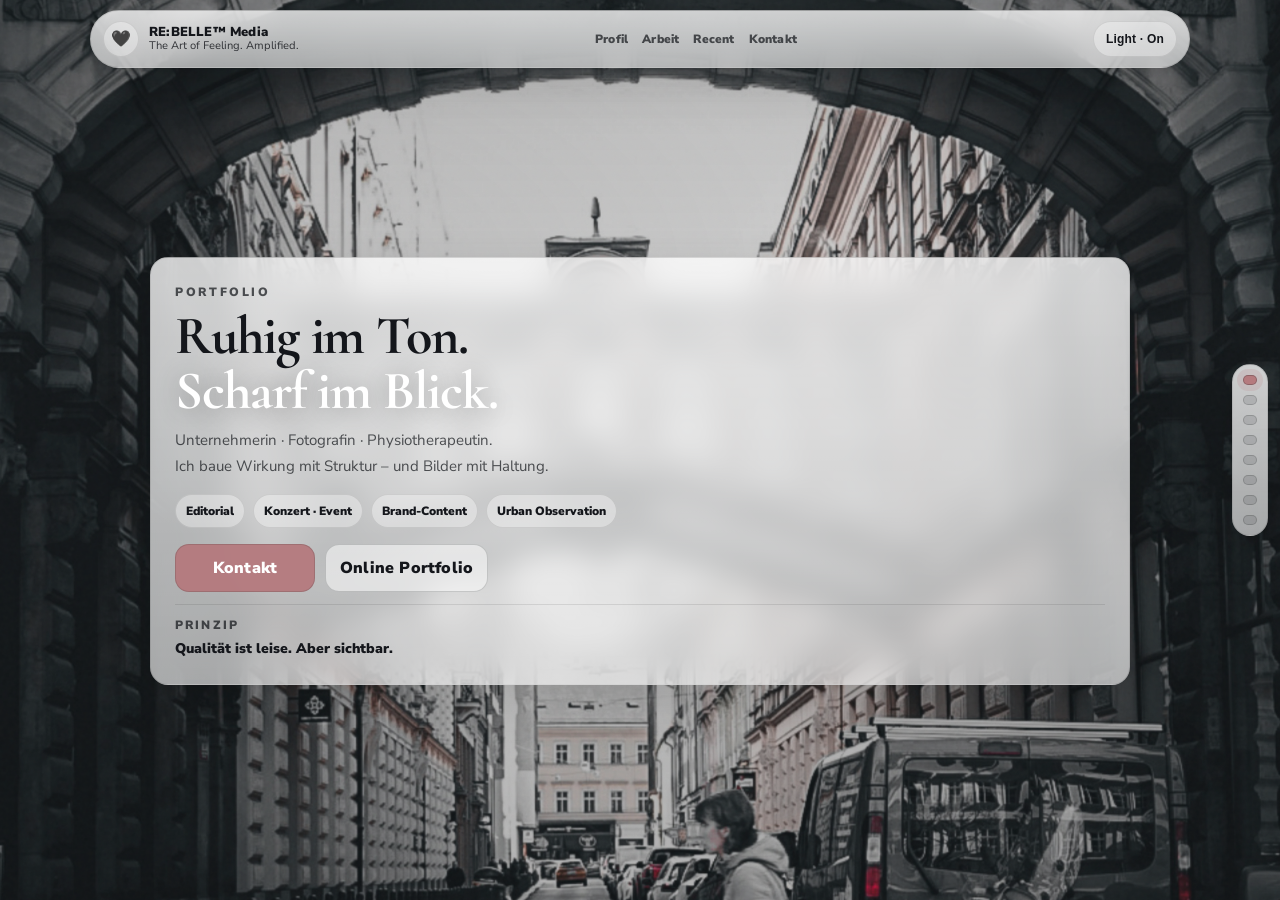
==== index.html @ 2aa0d354 "initial commit" ====
<!doctype html>
<html lang="de" data-theme="light">
<head>
  <meta charset="utf-8" />
  <meta name="viewport" content="width=device-width, initial-scale=1" />
  <title>RE:BELLE™ Media | Portfolio</title>
  <meta name="description" content="Portfolio – RE:BELLE™ Media. Unternehmerin & Fotografin. The Art of Feeling. Amplified." />

  <link rel="preconnect" href="https://fonts.googleapis.com">
  <link rel="preconnect" href="https://fonts.gstatic.com" crossorigin>
  <link href="https://fonts.googleapis.com/css2?family=Cormorant:wght@400;600&family=Nunito+Sans:wght@400;600;800;900&display=swap" rel="stylesheet">

  <link rel="stylesheet" href="styles.css" />
</head>

<body>
  <a class="skip" href="#panel-1">Zum Inhalt springen</a>

  <!-- Top Bar -->
  <header class="topbar" role="banner">
    <div class="topbar__inner">
      <div class="brand" aria-label="Marke">
        <span class="brand__mark" aria-hidden="true">🖤</span>
        <div class="brand__text">
          <div class="brand__name">RE:BELLE™ Media</div>
          <div class="brand__tag">The Art of Feeling. Amplified.</div>
        </div>
      </div>

      <nav class="nav" aria-label="Navigation">
        <a href="#panel-1">Profil</a>
        <a href="#panel-5">Arbeit</a>
        <a href="#panel-7">Recent</a>
        <a href="#panel-8">Kontakt</a>
      </nav>

      <button class="pill" id="themeBtn" type="button" aria-pressed="false" aria-label="Theme umschalten">
        Light · On
      </button>
    </div>
  </header>

  <!-- Dot Navigation -->
  <aside class="dots" aria-label="Sektionen">
    <button class="dot is-active" data-to="panel-1" aria-label="Zu Profil"></button>
    <button class="dot" data-to="panel-2" aria-label="Zu Fokus"></button>
    <button class="dot" data-to="panel-3" aria-label="Zu Haltung"></button>
    <button class="dot" data-to="panel-4" aria-label="Zu Arbeiten"></button>
    <button class="dot" data-to="panel-5" aria-label="Zu Fotografie"></button>
    <button class="dot" data-to="panel-6" aria-label="Zu Zusammenarbeit"></button>
    <button class="dot" data-to="panel-7" aria-label="Zu Recent Work"></button>
    <button class="dot" data-to="panel-8" aria-label="Zu Kontakt"></button>
  </aside>

  <main class="snap" id="snapRoot">

    <!-- 1: HERO -->
    <section class="panel" id="panel-1" data-bg="assets/images/street_02.jpg">
      <div class="panel__bg" aria-hidden="true"></div>
      <div class="panel__shade" aria-hidden="true"></div>

      <div class="panel__content">
        <div class="glass reveal">
          <p class="eyebrow">Portfolio</p>
          <h1 class="h1">Ruhig im Ton.<br><span class="accent">Scharf im Blick.</span></h1>
          <p class="lead">
            Unternehmerin · Fotografin · Physiotherapeutin.<br>
            Ich baue Wirkung mit Struktur – und Bilder mit Haltung.
          </p>

          <div class="chips">
            <span class="chip">Editorial</span>
            <span class="chip">Konzert · Event</span>
            <span class="chip">Brand-Content</span>
            <span class="chip">Urban Observation</span>
          </div>

          <div class="ctaRow">
            <a class="cta" href="#panel-8">Kontakt</a>
            <a class="cta ghost" href="https://portfolio.rebellemedia.de/" target="_blank" rel="noopener">Online Portfolio</a>
          </div>

          <div class="mini">
            <span class="mini__label">Prinzip</span>
            <span class="mini__text">Qualität ist leise. Aber sichtbar.</span>
          </div>
        </div>
      </div>
    </section>

    <!-- 2: FOKUS -->
    <section class="panel" id="panel-2" data-bg="assets/images/street_03.jpg">
      <div class="panel__bg" aria-hidden="true"></div>
      <div class="panel__shade" aria-hidden="true"></div>

      <div class="panel__content">
        <div class="glass reveal">
          <p class="eyebrow">CH-Business-Style</p>
          <h2 class="h2">Substanz vor Show.</h2>
          <p class="lead">
            Ich arbeite ruhig, präzise, langfristig. Keine leeren Versprechen – nur saubere Entscheidungen
            und ein Ergebnis, das auch unter Druck steht.
          </p>

          <div class="grid2">
            <div class="card">
              <h3>Wie ich ticke</h3>
              <p>Beobachten. Verdichten. Umsetzen. Kein Drama, kein Lärm.</p>
            </div>
            <div class="card">
              <h3>Was zählt</h3>
              <p>Qualität, Verantwortung, Timing – und ein Look, der nicht erklärt werden muss.</p>
            </div>
          </div>
        </div>
      </div>
    </section>

    <!-- 3: HALTUNG -->
    <section class="panel" id="panel-3" data-bg="assets/images/urban_01.jpg">
      <div class="panel__bg" aria-hidden="true"></div>
      <div class="panel__shade" aria-hidden="true"></div>

      <div class="panel__content">
        <div class="glass reveal">
          <p class="eyebrow">Haltung</p>
          <h2 class="h2">Ich erzähle nicht alles.<br>Ich zeige das Richtige.</h2>
          <p class="lead">
            Storytelling ohne Kitsch. Ästhetik ohne Deko. Klarheit ohne Kälte.
          </p>

          <ul class="list">
            <li><span class="bullet"></span><span>Diskrete Präsenz statt Selbstdarstellung</span></li>
            <li><span class="bullet"></span><span>Editorial Feeling mit Struktur</span></li>
            <li><span class="bullet"></span><span>Wirkung im Bild: Rhythmus, Linie, Atem</span></li>
          </ul>

          <div class="mini">
            <span class="mini__label">Arbeitsweise</span>
            <span class="mini__text">Ich beobachte, bevor ich urteile.</span>
          </div>
        </div>
      </div>
    </section>

    <!-- 4: ARBEITEN -->
    <section class="panel" id="panel-4" data-bg="assets/images/street_01.jpg">
      <div class="panel__bg" aria-hidden="true"></div>
      <div class="panel__shade" aria-hidden="true"></div>

      <div class="panel__content">
        <div class="glass reveal">
          <p class="eyebrow">Was ich mache</p>
          <h2 class="h2">Fotografie + Strategie.<br>Sauber verknüpft.</h2>
          <p class="lead">
            Ich kombiniere Bildsprache, Struktur und Gefühl – damit Marken nicht lauter werden müssen,
            sondern klarer.
          </p>

          <div class="grid3">
            <div class="stat">
              <div class="stat__num">Editorial</div>
              <div class="stat__label">Bildwelten</div>
            </div>
            <div class="stat">
              <div class="stat__num">Event</div>
              <div class="stat__label">Präsenz</div>
            </div>
            <div class="stat">
              <div class="stat__num">Brand</div>
              <div class="stat__label">Wirkung</div>
            </div>
          </div>
        </div>
      </div>
    </section>

    <!-- 5: FOTOGRAFIE -->
    <section class="panel" id="panel-5" data-bg="assets/images/street_02.jpg">
      <div class="panel__bg" aria-hidden="true"></div>
      <div class="panel__shade" aria-hidden="true"></div>

      <div class="panel__content">
        <div class="glass reveal">
          <p class="eyebrow">Fotografie</p>
          <h2 class="h2">Konzert · Event · Editorial.</h2>
          <p class="lead">
            Wenn du Bildmaterial brauchst, das nicht nach Werbung aussieht –
            sondern nach Haltung.
          </p>

          <div class="grid2">
            <div class="card">
              <h3>Konzert / Event</h3>
              <p>Bewegung, Licht, Nähe – ohne die Wahrheit zu glätten.</p>
            </div>
            <div class="card">
              <h3>Editorial / Brand</h3>
              <p>Reduziert, hochwertig, klar. Für Premium-Umfelder.</p>
            </div>
          </div>

          <div class="ctaRow">
            <a class="cta ghost" href="https://portfolio.rebellemedia.de/" target="_blank" rel="noopener">Portfolio ansehen</a>
            <a class="cta" href="#panel-8">Kontakt</a>
          </div>
        </div>
      </div>
    </section>

    <!-- 6: ZUSAMMENARBEIT -->
    <section class="panel" id="panel-6" data-bg="assets/images/street_03.jpg">
      <div class="panel__bg" aria-hidden="true"></div>
      <div class="panel__shade" aria-hidden="true"></div>

      <div class="panel__content">
        <div class="glass reveal">
          <p class="eyebrow">Zusammenarbeit</p>
          <h2 class="h2">Wenn du Qualität willst,<br>die nicht schreit.</h2>
          <p class="lead">
            Kooperationen, Brand-Content, Editorials, Konzertsessions.
            Klarer Ablauf, saubere Kommunikation, ruhige Umsetzung.
          </p>

          <ul class="list">
            <li><span class="bullet"></span><span>Bildstrecken & Editorials</span></li>
            <li><span class="bullet"></span><span>Brand-Content mit Substanz</span></li>
            <li><span class="bullet"></span><span>Event- & Konzertfotografie</span></li>
          </ul>
        </div>
      </div>
    </section>

    <!-- 7: RECENT WORK (clean panel, 4 images) -->
    <section class="panel panel--clean" id="panel-7">
      <div class="panel__content">
        <div class="cleanHead reveal">
          <p class="eyebrow">Recent · Observations</p>
          <h2 class="h2">Stadt. Übergänge. Menschen im Dazwischen.</h2>
          <p class="lead">Keine Erklärung. Nur Blick.</p>
        </div>

        <div class="gallery reveal delay-150" aria-label="Fotogalerie recent work">
          <figure class="shot">
            <img src="assets/images/street_01.jpg" alt="Recent work 01" loading="lazy">
          </figure>
          <figure class="shot">
            <img src="assets/images/street_02.jpg" alt="Recent work 02" loading="lazy">
          </figure>
          <figure class="shot">
            <img src="assets/images/street_03.jpg" alt="Recent work 03" loading="lazy">
          </figure>
          <figure class="shot">
            <img src="assets/images/urban_01.jpg" alt="Recent work 04" loading="lazy">
          </figure>
        </div>

        <div class="cleanFoot reveal delay-150">
          <div class="mini">
            <span class="mini__label">Arbeitsweise</span>
            <span class="mini__text">Ich beobachte, bevor ich urteile.</span>
          </div>
        </div>
      </div>
    </section>

    <!-- 8: FINALE (two light images) + Kontakt -->
    <section class="panel panel--final" id="panel-8">
      <div class="panel__content">
        <div class="finalStack reveal">
          <figure class="finalShot">
            <img src="assets/images/landscape_final_01.jpg" alt="Landscape – layers and quiet" loading="lazy">
          </figure>
          <figure class="finalShot">
            <img src="assets/images/landscape_final_02.jpg" alt="River – light and mist" loading="lazy">
          </figure>

          <p class="finalLine">Raum wirkt, wenn man ihn lässt.</p>
        </div>

        <div class="contactBlock reveal delay-150">
          <p class="eyebrow">Kontakt</p>
          <h2 class="h2">Anfragen</h2>

          <div class="contact">
            <a class="contact__item" href="mailto:rebelle.media.creator@gmail.com">
              <span class="contact__k">Mail</span>
              <span class="contact__v">rebelle.media.creator@gmail.com</span>
            </a>

            <a class="contact__item" href="https://portfolio.rebellemedia.de/" target="_blank" rel="noopener">
              <span class="contact__k">Portfolio</span>
              <span class="contact__v">portfolio.rebellemedia.de</span>
            </a>

            <a class="contact__item" href="https://newwomanintheshop.com" target="_blank" rel="noopener">
              <span class="contact__k">Shop</span>
              <span class="contact__v">newwomanintheshop.com</span>
            </a>

            <a class="contact__item" href="https://rebellemedia.de" target="_blank" rel="noopener">
              <span class="contact__k">Website</span>
              <span class="contact__v">rebellemedia.de</span>
            </a>
          </div>

          <footer class="rb-footer">
            <p>🖤 RE:BELLE™ Media</p>
            <p class="rb-footer__tag">The Art of Feeling. Amplified.</p>
          </footer>
        </div>
      </div>
    </section>

  </main>

  <script src="app.js"></script>
</body>
</html>
---- styles.css ----
:root{
  /* LIGHT default (CH-friendly) */
  --bg: #f6f4f1;
  --fg: #14161b;
  --muted: rgba(20,22,27,.72);

  --glass: rgba(255,255,255,.78);
  --glass2: rgba(255,255,255,.62);
  --stroke: rgba(20,22,27,.10);
  --stroke2: rgba(20,22,27,.18);

  --accent: #b57a7e;   /* warm, quieter */
  --accent2:#6f97aa;   /* calm blue */
  --warm:  #ffffff;

  --radius: 18px;
  --shadow: 0 16px 48px rgba(0,0,0,.12);

  --maxw: 1100px;
}

[data-theme="dark"]{
  --bg: #0f1115;
  --fg: #f2f2f2;
  --muted: rgba(242,242,242,.78);

  --glass: rgba(18, 20, 26, .66);
  --glass2: rgba(18, 20, 26, .46);
  --stroke: rgba(255,255,255,.10);
  --stroke2: rgba(255,255,255,.16);

  --shadow: 0 18px 60px rgba(0,0,0,.45);
}

*{ box-sizing: border-box; }
html, body{ height: 100%; }

body{
  margin: 0;
  background: var(--bg);
  color: var(--fg);
  font-family: "Nunito Sans", system-ui, -apple-system, Segoe UI, Roboto, Arial, sans-serif;
  -webkit-font-smoothing: antialiased;
  -moz-osx-font-smoothing: grayscale;
  overflow: hidden;
}

.skip{
  position: absolute;
  left: -999px;
  top: 10px;
  background: var(--warm);
  color: #000;
  padding: 10px 12px;
  border-radius: 10px;
  z-index: 9999;
}
.skip:focus{ left: 10px; }

/* Topbar */
.topbar{
  position: fixed;
  inset: 0 0 auto 0;
  z-index: 60;
  padding: 10px 10px 0;
  pointer-events: none;
}
.topbar__inner{
  pointer-events: auto;
  display: flex;
  align-items: center;
  justify-content: space-between;
  gap: 12px;
  margin: 0 auto;
  max-width: var(--maxw);
  padding: 10px 12px;
  border: 1px solid var(--stroke);
  border-radius: 999px;
  background: linear-gradient(180deg, var(--glass), var(--glass2));
  backdrop-filter: blur(14px);
  -webkit-backdrop-filter: blur(14px);
  box-shadow: var(--shadow);
}

.brand{
  display: flex;
  align-items: center;
  gap: 10px;
  min-width: 0;
}
.brand__mark{
  display: grid;
  place-items: center;
  width: 36px;
  height: 36px;
  border-radius: 999px;
  border: 1px solid var(--stroke);
  background: rgba(255,255,255,.35);
}
[data-theme="dark"] .brand__mark{ background: rgba(255,255,255,.08); }

.brand__text{ line-height: 1.05; min-width: 0; }
.brand__name{
  font-weight: 900;
  letter-spacing: .2px;
  font-size: 13px;
  white-space: nowrap;
  overflow: hidden;
  text-overflow: ellipsis;
}
.brand__tag{
  font-size: 11px;
  opacity: .82;
  white-space: nowrap;
  overflow: hidden;
  text-overflow: ellipsis;
}

.nav{ display:none; gap: 14px; }
.nav a{
  color: var(--muted);
  text-decoration: none;
  font-weight: 900;
  font-size: 12px;
  letter-spacing: .2px;
}
.nav a:hover{ color: var(--fg); }

.pill{
  border: 1px solid var(--stroke);
  background: rgba(255,255,255,.35);
  color: var(--fg);
  padding: 10px 12px;
  border-radius: 999px;
  font-weight: 900;
  font-size: 12px;
  letter-spacing: .2px;
}
[data-theme="dark"] .pill{ background: rgba(255,255,255,.06); }
.pill:hover{ border-color: var(--stroke2); }

@media (min-width: 860px){
  .nav{ display:flex; }
}

/* Dots */
.dots{
  position: fixed;
  right: 12px;
  top: 50%;
  transform: translateY(-50%);
  z-index: 55;
  display: grid;
  gap: 10px;
  padding: 10px;
  border-radius: 999px;
  border: 1px solid var(--stroke);
  background: linear-gradient(180deg, var(--glass), var(--glass2));
  backdrop-filter: blur(14px);
  -webkit-backdrop-filter: blur(14px);
  box-shadow: var(--shadow);
}
.dot{
  width: 10px;
  height: 10px;
  border-radius: 999px;
  border: 1px solid var(--stroke2);
  background: rgba(20,22,27,.12);
}
[data-theme="dark"] .dot{ background: rgba(255,255,255,.10); }
.dot.is-active{
  background: var(--accent);
  border-color: rgba(20,22,27,.25);
  box-shadow: 0 0 0 6px rgba(181,122,126,.18);
}
[data-theme="dark"] .dot.is-active{
  border-color: rgba(255,255,255,.35);
  box-shadow: 0 0 0 6px rgba(181,122,126,.18);
}

/* Snap */
.snap{
  height: 100vh;
  overflow-y: auto;
  scroll-snap-type: y mandatory;
  scroll-behavior: smooth;
  -ms-overflow-style: none;
  scrollbar-width: none;
}
.snap::-webkit-scrollbar{ display:none; }

.panel{
  position: relative;
  height: 100vh;
  scroll-snap-align: start;
  display: grid;
  align-items: center;
  overflow: hidden;
}

/* Background panels */
.panel__bg{
  position: absolute;
  inset: 0;
  background-size: cover;
  background-position: center;
  transform: scale(1);
  animation: kenburns 28s ease-out forwards;
  will-change: transform;
}
@keyframes kenburns{
  0%{ transform: scale(1) translate(0,0); }
  100%{ transform: scale(1.06) translate(-.8%, -.8%); }
}

/* Lighter shade (important) */
.panel__shade{
  position: absolute;
  inset: 0;
  background:
    radial-gradient(900px 520px at 20% 30%, rgba(0,0,0,.08), transparent 60%),
    radial-gradient(900px 520px at 80% 70%, rgba(0,0,0,.10), transparent 60%),
    linear-gradient(180deg, rgba(0,0,0,.26), rgba(0,0,0,.18) 35%, rgba(0,0,0,.30));
  pointer-events: none;
}

/* Linen noise overlay (softer) */
.panel::after{
  content:"";
  position:absolute;
  inset:0;
  pointer-events:none;
  opacity:.14;
  background-image: url("data:image/svg+xml,%3Csvg viewBox='0 0 200 200' xmlns='http://www.w3.org/2000/svg'%3E%3Cfilter id='noise'%3E%3CfeTurbulence type='fractalNoise' baseFrequency='0.85' numOctaves='4' stitchTiles='stitch'/%3E%3C/filter%3E%3Crect width='100%25' height='100%25' filter='url(%23noise)' opacity='0.18'/%3E%3C/svg%3E");
}

.panel__content{
  position: relative;
  z-index: 2;
  width: min(980px, calc(100% - 28px));
  margin: 0 auto;
  padding: 74px 0 32px;
}

.glass{
  border: 1px solid var(--stroke);
  background: linear-gradient(180deg, var(--glass), var(--glass2));
  backdrop-filter: blur(16px);
  -webkit-backdrop-filter: blur(16px);
  border-radius: var(--radius);
  box-shadow: var(--shadow);
  padding: 18px 16px;
}
@media (min-width: 680px){
  .glass{ padding: 26px 24px; }
}

.eyebrow{
  margin: 0 0 8px;
  font-weight: 900;
  font-size: 12px;
  letter-spacing: .22em;
  text-transform: uppercase;
  color: var(--muted);
}

.h1, .h2{
  margin: 0 0 10px;
  font-family: "Cormorant", Georgia, serif;
  letter-spacing: -0.02em;
}
.h1{
  font-size: clamp(32px, 6vw, 54px);
  line-height: 1.02;
}
.h2{
  font-size: clamp(26px, 4.8vw, 42px);
  line-height: 1.05;
}

.accent{
  color: var(--warm);
  text-shadow: 0 2px 26px rgba(0,0,0,.30);
}
[data-theme="dark"] .accent{
  text-shadow: 0 2px 30px rgba(0,0,0,.55);
}

.lead{
  margin: 0 0 14px;
  font-size: 15px;
  line-height: 1.72;
  color: var(--muted);
}
.lead strong{ color: var(--fg); }

.chips{
  display:flex;
  flex-wrap:wrap;
  gap: 8px;
  margin: 10px 0 16px;
}
.chip{
  font-size: 12px;
  font-weight: 900;
  color: var(--fg);
  border: 1px solid var(--stroke);
  background: rgba(255,255,255,.36);
  padding: 8px 10px;
  border-radius: 999px;
}
[data-theme="dark"] .chip{ background: rgba(255,255,255,.06); }

.ctaRow{
  display:flex;
  gap: 10px;
  flex-wrap:wrap;
  margin-top: 10px;
}
.cta{
  display:inline-flex;
  align-items:center;
  justify-content:center;
  text-decoration:none;
  padding: 12px 14px;
  border-radius: 14px;
  border: 1px solid rgba(20,22,27,.14);
  background: rgba(181,122,126,.94);
  color: var(--warm);
  font-weight: 900;
  letter-spacing: .2px;
  min-width: 140px;
}
.cta:hover{ filter: brightness(1.03); }
.cta.ghost{
  background: rgba(255,255,255,.52);
  border-color: var(--stroke2);
  color: var(--fg);
}
[data-theme="dark"] .cta.ghost{
  background: rgba(255,255,255,.06);
  color: var(--fg);
}

.signature{
  margin-top: 12px;
  padding: 12px 4px 0;
  color: var(--muted);
}
.sig__name{ font-weight: 900; color: var(--fg); }
.sig__line{ font-size: 12px; margin-top: 4px; }

.grid2{
  display:grid;
  grid-template-columns: 1fr;
  gap: 10px;
  margin-top: 12px;
}
@media (min-width: 720px){
  .grid2{ grid-template-columns: 1fr 1fr; }
}

.grid3{
  display:grid;
  grid-template-columns: repeat(3, 1fr);
  gap: 10px;
  margin-top: 12px;
}

.card{
  border: 1px solid var(--stroke);
  background: rgba(255,255,255,.55);
  border-radius: 16px;
  padding: 14px 14px;
}
[data-theme="dark"] .card{ background: rgba(255,255,255,.05); }
.card h3{
  margin: 0 0 6px;
  font-family: "Cormorant", Georgia, serif;
  font-size: 20px;
}
.card p{
  margin: 0;
  color: var(--muted);
  line-height: 1.65;
  font-size: 14px;
}

.list{
  list-style:none;
  padding:0;
  margin: 12px 0 0;
  display:grid;
  gap: 10px;
}
.list li{
  display:grid;
  grid-template-columns: 14px 1fr;
  gap: 10px;
  align-items:start;
  color: var(--muted);
  line-height: 1.65;
}
.bullet{
  width: 10px;
  height: 10px;
  border-radius: 999px;
  margin-top: 6px;
  background: var(--accent2);
  box-shadow: 0 0 0 6px rgba(111,151,170,.14);
}

.stat{
  border: 1px solid var(--stroke);
  background: rgba(255,255,255,.55);
  border-radius: 16px;
  padding: 14px 12px;
  text-align:center;
}
[data-theme="dark"] .stat{ background: rgba(255,255,255,.05); }
.stat__num{
  font-weight: 900;
  font-size: 18px;
  color: var(--fg);
}
.stat__label{
  margin-top: 6px;
  font-size: 12px;
  color: var(--muted);
  font-weight: 900;
  letter-spacing: .12em;
  text-transform: uppercase;
}

.mini{
  margin-top: 12px;
  border-top: 1px solid var(--stroke);
  padding-top: 12px;
  display:grid;
  gap: 6px;
}
.mini__label{
  font-size: 12px;
  font-weight: 900;
  letter-spacing: .18em;
  text-transform: uppercase;
  color: var(--muted);
}
.mini__text{
  font-size: 14px;
  font-weight: 900;
  color: var(--fg);
}

/* CLEAN PANEL (Recent) */
.panel--clean{
  background: linear-gradient(180deg, rgba(255,255,255,.65), rgba(255,255,255,.32));
}
[data-theme="dark"] .panel--clean{
  background: linear-gradient(180deg, rgba(18,20,26,.70), rgba(18,20,26,.45));
}
.panel--clean::after{ opacity:.10; }
.panel--clean .panel__shade{ display:none; }

.cleanHead{ margin-bottom: 12px; }
.cleanFoot{ margin-top: 10px; }

.gallery{
  display:grid;
  grid-template-columns: 1fr;
  gap: 10px;
}
@media (min-width: 720px){
  .gallery{ grid-template-columns: repeat(3, 1fr); }
}
.shot{
  margin:0;
  border-radius: 18px;
  overflow:hidden;
  border: 1px solid var(--stroke);
  background: rgba(255,255,255,.45);
}
[data-theme="dark"] .shot{ background: rgba(255,255,255,.05); }
.shot img{
  width: 100%;
  height: 100%;
  display:block;
  object-fit: cover;
  aspect-ratio: 3 / 4;
  transform: scale(1.01);
}

/* FINAL PANEL */
.panel--final{
  background: linear-gradient(180deg, rgba(255,255,255,.75), rgba(255,255,255,.35));
}
[data-theme="dark"] .panel--final{
  background: linear-gradient(180deg, rgba(18,20,26,.78), rgba(18,20,26,.52));
}
.panel--final::after{ opacity:.08; }
.panel--final .panel__shade{ display:none; }

.finalStack{
  width: min(var(--maxw), 100%);
}
.finalShot{
  margin: 0 0 16px;
  border-radius: 18px;
  overflow:hidden;
  border: 1px solid var(--stroke);
  background: rgba(255,255,255,.45);
}
[data-theme="dark"] .finalShot{ background: rgba(255,255,255,.05); }
.finalShot img{
  width: 100%;
  display:block;
  height: auto;
}

.finalLine{
  margin: 6px 0 18px;
  text-align:center;
  color: var(--muted);
  font-weight: 900;
  letter-spacing: .02em;
}

/* Contact */
.contactBlock{
  margin-top: 14px;
  border-top: 1px solid var(--stroke);
  padding-top: 14px;
}
.contact{
  display:grid;
  gap: 10px;
  margin-top: 10px;
}
.contact__item{
  text-decoration:none;
  color: var(--fg);
  border: 1px solid var(--stroke);
  background: rgba(255,255,255,.55);
  border-radius: 16px;
  padding: 14px 14px;
  display:grid;
  gap: 4px;
}
[data-theme="dark"] .contact__item{ background: rgba(255,255,255,.05); }
.contact__item:hover{ border-color: var(--stroke2); }
.contact__k{
  font-size: 12px;
  font-weight: 900;
  letter-spacing: .18em;
  text-transform: uppercase;
  color: var(--muted);
}
.contact__v{
  font-size: 14px;
  font-weight: 900;
}

.rb-footer{
  margin-top: 14px;
  padding: 14px 12px 8px;
  border-top: 1px solid var(--stroke);
  text-align:center;
}
.rb-footer p{
  margin: 4px 0;
  font-weight: 900;
  letter-spacing: .1px;
}
.rb-footer__tag{ opacity: .88; }

/* Reveal */
.reveal{
  opacity: 0;
  transform: translateY(16px);
  transition: opacity .7s ease, transform .7s ease;
}
.reveal.is-in{
  opacity: 1;
  transform: translateY(0);
}
.delay-150{ transition-delay: 150ms; }

@media (prefers-reduced-motion: reduce){
  .panel__bg{ animation: none; }
  .snap{ scroll-behavior: auto; }
  .reveal{ transition: none; }
}
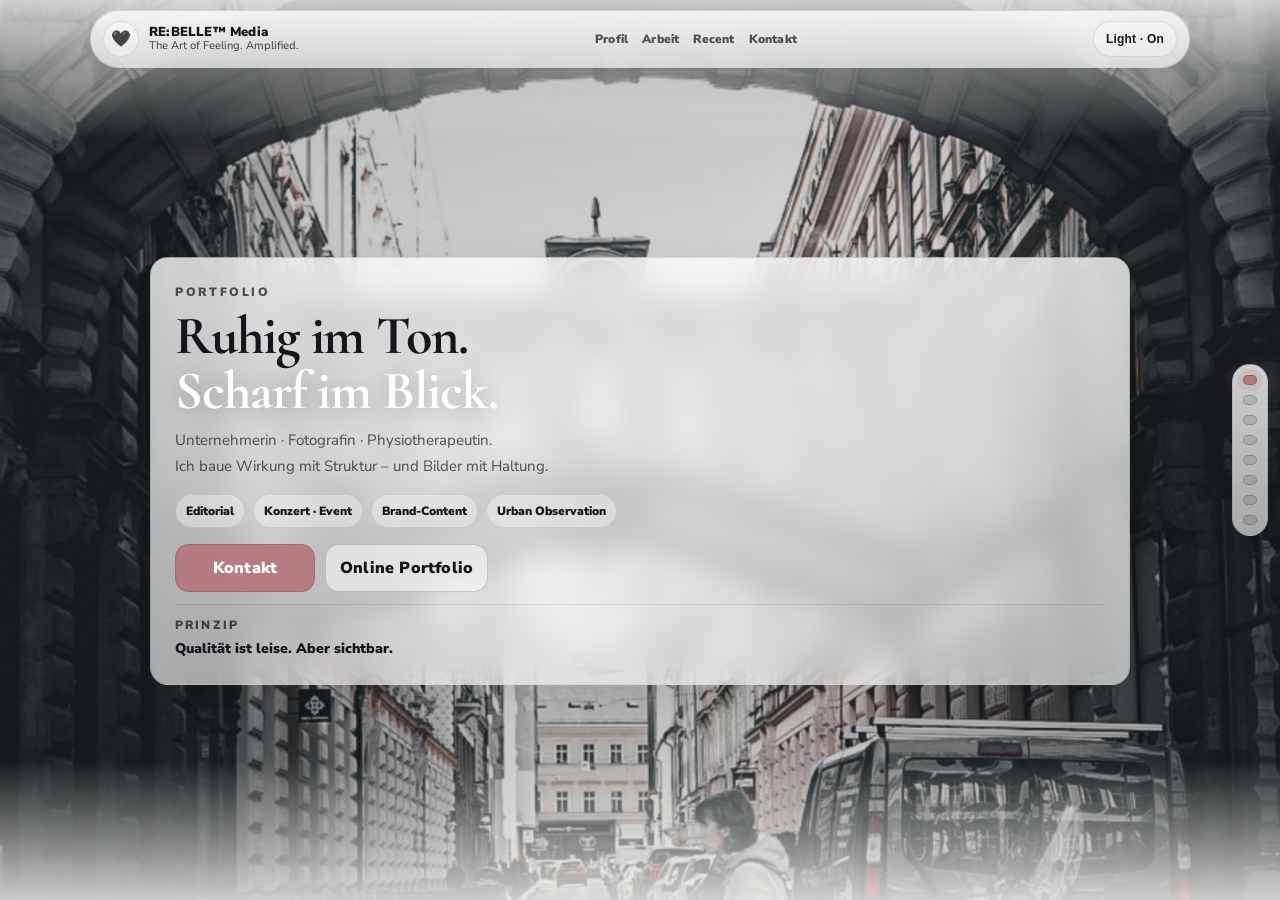
==== commit 31458146: "update layout and styling" ====
--- a/index.html
+++ b/index.html
@@ -95,10 +95,10 @@
 
       <div class="panel__content">
         <div class="glass reveal">
-          <p class="eyebrow">CH-Business-Style</p>
+          <p class="eyebrow">CH-Business</p>
           <h2 class="h2">Substanz vor Show.</h2>
           <p class="lead">
-            Ich arbeite ruhig, präzise, langfristig. Keine leeren Versprechen – nur saubere Entscheidungen
+            Ruhig, präzise, langfristig. Keine leeren Versprechen – nur saubere Entscheidungen
             und ein Ergebnis, das auch unter Druck steht.
           </p>
 
@@ -231,7 +231,7 @@
       </div>
     </section>
 
-    <!-- 7: RECENT WORK (clean panel, 4 images) -->
+    <!-- 7: RECENT WORK (nur Street/Urban) -->
     <section class="panel panel--clean" id="panel-7">
       <div class="panel__content">
         <div class="cleanHead reveal">
@@ -264,16 +264,18 @@
       </div>
     </section>
 
-    <!-- 8: FINALE (two light images) + Kontakt -->
+    <!-- 8: FINALE (zwei Landscape nebeneinander auf Desktop) -->
     <section class="panel panel--final" id="panel-8">
       <div class="panel__content">
         <div class="finalStack reveal">
-          <figure class="finalShot">
-            <img src="assets/images/landscape_final_01.jpg" alt="Landscape – layers and quiet" loading="lazy">
-          </figure>
-          <figure class="finalShot">
-            <img src="assets/images/landscape_final_02.jpg" alt="River – light and mist" loading="lazy">
-          </figure>
+          <div class="finalGrid" aria-label="Finale Landschaftsbilder">
+            <figure class="finalShot">
+              <img src="assets/images/landscape_final_01.jpg" alt="Landscape – layers and quiet" loading="lazy">
+            </figure>
+            <figure class="finalShot">
+              <img src="assets/images/landscape_final_02.jpg" alt="River – light and mist" loading="lazy">
+            </figure>
+          </div>
 
           <p class="finalLine">Raum wirkt, wenn man ihn lässt.</p>
         </div>
--- a/styles.css
+++ b/styles.css
@@ -1,5 +1,4 @@
 :root{
-  /* LIGHT default (CH-friendly) */
   --bg: #f6f4f1;
   --fg: #14161b;
   --muted: rgba(20,22,27,.72);
@@ -9,14 +8,18 @@
   --stroke: rgba(20,22,27,.10);
   --stroke2: rgba(20,22,27,.18);
 
-  --accent: #b57a7e;   /* warm, quieter */
-  --accent2:#6f97aa;   /* calm blue */
+  --accent: #b57a7e;
+  --accent2:#6f97aa;
   --warm:  #ffffff;
 
   --radius: 18px;
   --shadow: 0 16px 48px rgba(0,0,0,.12);
 
   --maxw: 1100px;
+
+  /* Übergangs-Feather */
+  --fadeH: 140px;
+  --fadeA: .82;
 }
 
 [data-theme="dark"]{
@@ -178,12 +181,13 @@
   box-shadow: 0 0 0 6px rgba(181,122,126,.18);
 }
 
-/* Snap */
+/* Snap: weich statt abgehakt */
 .snap{
   height: 100vh;
   overflow-y: auto;
-  scroll-snap-type: y mandatory;
+  scroll-snap-type: y proximity; /* weich */
   scroll-behavior: smooth;
+  scroll-padding-top: 72px;      /* wegen Topbar */
   -ms-overflow-style: none;
   scrollbar-width: none;
 }
@@ -193,17 +197,19 @@
   position: relative;
   height: 100vh;
   scroll-snap-align: start;
+  scroll-snap-stop: normal;
   display: grid;
   align-items: center;
   overflow: hidden;
 }
 
-/* Background panels */
+/* Hintergrund */
 .panel__bg{
   position: absolute;
   inset: 0;
   background-size: cover;
   background-position: center;
+  z-index: 0;
   transform: scale(1);
   animation: kenburns 28s ease-out forwards;
   will-change: transform;
@@ -213,30 +219,46 @@
   100%{ transform: scale(1.06) translate(-.8%, -.8%); }
 }
 
-/* Lighter shade (important) */
+/* Hellere Shade (nicht zu düster) */
 .panel__shade{
   position: absolute;
   inset: 0;
+  z-index: 1;
   background:
-    radial-gradient(900px 520px at 20% 30%, rgba(0,0,0,.08), transparent 60%),
-    radial-gradient(900px 520px at 80% 70%, rgba(0,0,0,.10), transparent 60%),
-    linear-gradient(180deg, rgba(0,0,0,.26), rgba(0,0,0,.18) 35%, rgba(0,0,0,.30));
+    radial-gradient(900px 520px at 20% 30%, rgba(0,0,0,.06), transparent 60%),
+    radial-gradient(900px 520px at 80% 70%, rgba(0,0,0,.08), transparent 60%),
+    linear-gradient(180deg, rgba(0,0,0,.24), rgba(0,0,0,.14) 35%, rgba(0,0,0,.22));
   pointer-events: none;
 }
 
-/* Linen noise overlay (softer) */
+/* Noise (sehr subtil) */
 .panel::after{
   content:"";
   position:absolute;
   inset:0;
   pointer-events:none;
-  opacity:.14;
-  background-image: url("data:image/svg+xml,%3Csvg viewBox='0 0 200 200' xmlns='http://www.w3.org/2000/svg'%3E%3Cfilter id='noise'%3E%3CfeTurbulence type='fractalNoise' baseFrequency='0.85' numOctaves='4' stitchTiles='stitch'/%3E%3C/filter%3E%3Crect width='100%25' height='100%25' filter='url(%23noise)' opacity='0.18'/%3E%3C/svg%3E");
+  opacity:.12;
+  z-index: 2;
+  background-image: url("data:image/svg+xml,%3Csvg viewBox='0 0 200 200' xmlns='http://www.w3.org/2000/svg'%3E%3Cfilter id='noise'%3E%3CfeTurbulence type='fractalNoise' baseFrequency='0.85' numOctaves='4' stitchTiles='stitch'/%3E%3C/filter%3E%3Crect width='100%25' height='100%25' filter='url(%23noise)' opacity='0.16'/%3E%3C/svg%3E");
+}
+
+/* Weiche Übergänge oben/unten (der eigentliche Fix) */
+.panel::before{
+  content:"";
+  position:absolute;
+  left:0; right:0;
+  top:0; bottom:0;
+  z-index: 3;
+  pointer-events:none;
+  opacity: var(--fadeA);
+  background:
+    linear-gradient(180deg, var(--bg), rgba(0,0,0,0) var(--fadeH)),
+    linear-gradient(0deg, var(--bg), rgba(0,0,0,0) var(--fadeH));
 }
 
 .panel__content{
   position: relative;
-  z-index: 2;
+  z-index: 10;
   width: min(980px, calc(100% - 28px));
   margin: 0 auto;
   padding: 74px 0 32px;
@@ -280,7 +302,7 @@
 
 .accent{
   color: var(--warm);
-  text-shadow: 0 2px 26px rgba(0,0,0,.30);
+  text-shadow: 0 2px 26px rgba(0,0,0,.28);
 }
 [data-theme="dark"] .accent{
   text-shadow: 0 2px 30px rgba(0,0,0,.55);
@@ -292,7 +314,6 @@
   line-height: 1.72;
   color: var(--muted);
 }
-.lead strong{ color: var(--fg); }
 
 .chips{
   display:flex;
@@ -342,14 +363,6 @@
   color: var(--fg);
 }
 
-.signature{
-  margin-top: 12px;
-  padding: 12px 4px 0;
-  color: var(--muted);
-}
-.sig__name{ font-weight: 900; color: var(--fg); }
-.sig__line{ font-size: 12px; margin-top: 4px; }
-
 .grid2{
   display:grid;
   grid-template-columns: 1fr;
@@ -454,25 +467,26 @@
 
 /* CLEAN PANEL (Recent) */
 .panel--clean{
-  background: linear-gradient(180deg, rgba(255,255,255,.65), rgba(255,255,255,.32));
+  background: linear-gradient(180deg, rgba(255,255,255,.70), rgba(255,255,255,.34));
 }
 [data-theme="dark"] .panel--clean{
-  background: linear-gradient(180deg, rgba(18,20,26,.70), rgba(18,20,26,.45));
-}
-.panel--clean::after{ opacity:.10; }
+  background: linear-gradient(180deg, rgba(18,20,26,.76), rgba(18,20,26,.48));
+}
 .panel--clean .panel__shade{ display:none; }
 
 .cleanHead{ margin-bottom: 12px; }
 .cleanFoot{ margin-top: 10px; }
 
+/* Gallery: bei 4 Bildern -> mobil 2x2, desktop 4er Reihe */
 .gallery{
   display:grid;
-  grid-template-columns: 1fr;
+  grid-template-columns: 1fr 1fr;
   gap: 10px;
 }
 @media (min-width: 720px){
-  .gallery{ grid-template-columns: repeat(3, 1fr); }
-}
+  .gallery{ grid-template-columns: repeat(4, 1fr); }
+}
+
 .shot{
   margin:0;
   border-radius: 18px;
@@ -492,19 +506,32 @@
 
 /* FINAL PANEL */
 .panel--final{
-  background: linear-gradient(180deg, rgba(255,255,255,.75), rgba(255,255,255,.35));
+  background: linear-gradient(180deg, rgba(255,255,255,.76), rgba(255,255,255,.36));
 }
 [data-theme="dark"] .panel--final{
-  background: linear-gradient(180deg, rgba(18,20,26,.78), rgba(18,20,26,.52));
-}
-.panel--final::after{ opacity:.08; }
+  background: linear-gradient(180deg, rgba(18,20,26,.80), rgba(18,20,26,.52));
+}
 .panel--final .panel__shade{ display:none; }
 
 .finalStack{
   width: min(var(--maxw), 100%);
 }
+
+/* Die zwei Landscapes */
+.finalGrid{
+  display:grid;
+  grid-template-columns: 1fr;
+  gap: 12px;
+}
+@media (min-width: 900px){
+  .finalGrid{
+    grid-template-columns: 1fr 1fr; /* nebeneinander */
+    gap: 14px;
+  }
+}
+
 .finalShot{
-  margin: 0 0 16px;
+  margin: 0;
   border-radius: 18px;
   overflow:hidden;
   border: 1px solid var(--stroke);
@@ -518,7 +545,7 @@
 }
 
 .finalLine{
-  margin: 6px 0 18px;
+  margin: 10px 0 18px;
   text-align:center;
   color: var(--muted);
   font-weight: 900;
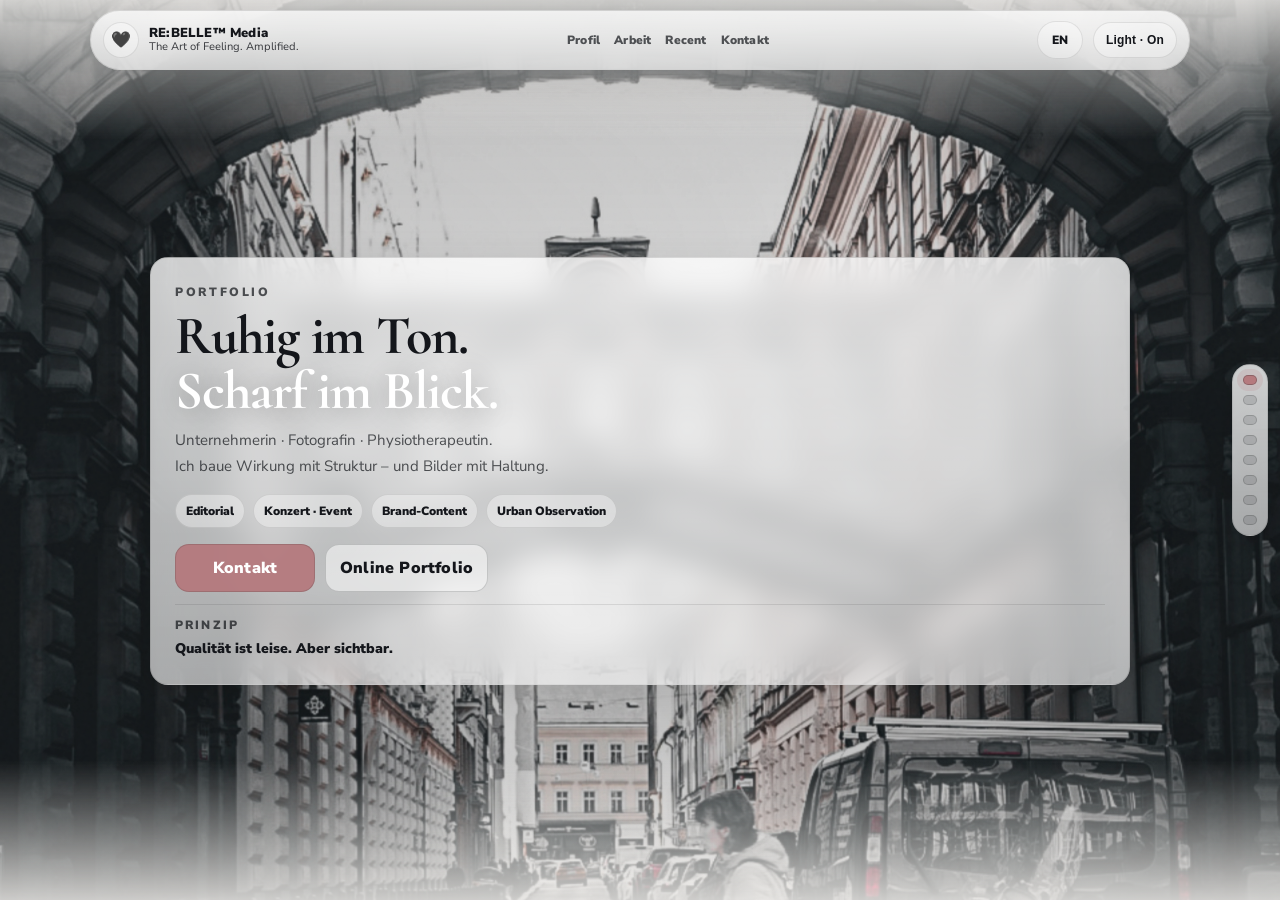
==== commit 40f17562: "update index styles and add en section" ====
--- a/index.html
+++ b/index.html
@@ -16,7 +16,6 @@
 <body>
   <a class="skip" href="#panel-1">Zum Inhalt springen</a>
 
-  <!-- Top Bar -->
   <header class="topbar" role="banner">
     <div class="topbar__inner">
       <div class="brand" aria-label="Marke">
@@ -34,13 +33,13 @@
         <a href="#panel-8">Kontakt</a>
       </nav>
 
-      <button class="pill" id="themeBtn" type="button" aria-pressed="false" aria-label="Theme umschalten">
-        Light · On
-      </button>
+      <div class="topbar__actions">
+        <a class="pill pill--lang" href="/en/" aria-label="Switch to English">EN</a>
+        <button class="pill" id="themeBtn" type="button" aria-pressed="false" aria-label="Theme umschalten">Light · On</button>
+      </div>
     </div>
   </header>
 
-  <!-- Dot Navigation -->
   <aside class="dots" aria-label="Sektionen">
     <button class="dot is-active" data-to="panel-1" aria-label="Zu Profil"></button>
     <button class="dot" data-to="panel-2" aria-label="Zu Fokus"></button>
@@ -54,11 +53,9 @@
 
   <main class="snap" id="snapRoot">
 
-    <!-- 1: HERO -->
     <section class="panel" id="panel-1" data-bg="assets/images/street_02.jpg">
       <div class="panel__bg" aria-hidden="true"></div>
       <div class="panel__shade" aria-hidden="true"></div>
-
       <div class="panel__content">
         <div class="glass reveal">
           <p class="eyebrow">Portfolio</p>
@@ -67,19 +64,16 @@
             Unternehmerin · Fotografin · Physiotherapeutin.<br>
             Ich baue Wirkung mit Struktur – und Bilder mit Haltung.
           </p>
-
           <div class="chips">
             <span class="chip">Editorial</span>
             <span class="chip">Konzert · Event</span>
             <span class="chip">Brand-Content</span>
             <span class="chip">Urban Observation</span>
           </div>
-
           <div class="ctaRow">
             <a class="cta" href="#panel-8">Kontakt</a>
             <a class="cta ghost" href="https://portfolio.rebellemedia.de/" target="_blank" rel="noopener">Online Portfolio</a>
           </div>
-
           <div class="mini">
             <span class="mini__label">Prinzip</span>
             <span class="mini__text">Qualität ist leise. Aber sichtbar.</span>
@@ -88,11 +82,9 @@
       </div>
     </section>
 
-    <!-- 2: FOKUS -->
     <section class="panel" id="panel-2" data-bg="assets/images/street_03.jpg">
       <div class="panel__bg" aria-hidden="true"></div>
       <div class="panel__shade" aria-hidden="true"></div>
-
       <div class="panel__content">
         <div class="glass reveal">
           <p class="eyebrow">CH-Business</p>
@@ -101,7 +93,6 @@
             Ruhig, präzise, langfristig. Keine leeren Versprechen – nur saubere Entscheidungen
             und ein Ergebnis, das auch unter Druck steht.
           </p>
-
           <div class="grid2">
             <div class="card">
               <h3>Wie ich ticke</h3>
@@ -116,25 +107,19 @@
       </div>
     </section>
 
-    <!-- 3: HALTUNG -->
     <section class="panel" id="panel-3" data-bg="assets/images/urban_01.jpg">
       <div class="panel__bg" aria-hidden="true"></div>
       <div class="panel__shade" aria-hidden="true"></div>
-
       <div class="panel__content">
         <div class="glass reveal">
           <p class="eyebrow">Haltung</p>
           <h2 class="h2">Ich erzähle nicht alles.<br>Ich zeige das Richtige.</h2>
-          <p class="lead">
-            Storytelling ohne Kitsch. Ästhetik ohne Deko. Klarheit ohne Kälte.
-          </p>
-
+          <p class="lead">Storytelling ohne Kitsch. Ästhetik ohne Deko. Klarheit ohne Kälte.</p>
           <ul class="list">
             <li><span class="bullet"></span><span>Diskrete Präsenz statt Selbstdarstellung</span></li>
             <li><span class="bullet"></span><span>Editorial Feeling mit Struktur</span></li>
             <li><span class="bullet"></span><span>Wirkung im Bild: Rhythmus, Linie, Atem</span></li>
           </ul>
-
           <div class="mini">
             <span class="mini__label">Arbeitsweise</span>
             <span class="mini__text">Ich beobachte, bevor ich urteile.</span>
@@ -143,11 +128,9 @@
       </div>
     </section>
 
-    <!-- 4: ARBEITEN -->
     <section class="panel" id="panel-4" data-bg="assets/images/street_01.jpg">
       <div class="panel__bg" aria-hidden="true"></div>
       <div class="panel__shade" aria-hidden="true"></div>
-
       <div class="panel__content">
         <div class="glass reveal">
           <p class="eyebrow">Was ich mache</p>
@@ -156,50 +139,29 @@
             Ich kombiniere Bildsprache, Struktur und Gefühl – damit Marken nicht lauter werden müssen,
             sondern klarer.
           </p>
-
           <div class="grid3">
-            <div class="stat">
-              <div class="stat__num">Editorial</div>
-              <div class="stat__label">Bildwelten</div>
-            </div>
-            <div class="stat">
-              <div class="stat__num">Event</div>
-              <div class="stat__label">Präsenz</div>
-            </div>
-            <div class="stat">
-              <div class="stat__num">Brand</div>
-              <div class="stat__label">Wirkung</div>
-            </div>
-          </div>
-        </div>
-      </div>
-    </section>
-
-    <!-- 5: FOTOGRAFIE -->
+            <div class="stat"><div class="stat__num">Editorial</div><div class="stat__label">Bildwelten</div></div>
+            <div class="stat"><div class="stat__num">Event</div><div class="stat__label">Präsenz</div></div>
+            <div class="stat"><div class="stat__num">Brand</div><div class="stat__label">Wirkung</div></div>
+          </div>
+        </div>
+      </div>
+    </section>
+
     <section class="panel" id="panel-5" data-bg="assets/images/street_02.jpg">
       <div class="panel__bg" aria-hidden="true"></div>
       <div class="panel__shade" aria-hidden="true"></div>
-
       <div class="panel__content">
         <div class="glass reveal">
           <p class="eyebrow">Fotografie</p>
           <h2 class="h2">Konzert · Event · Editorial.</h2>
           <p class="lead">
-            Wenn du Bildmaterial brauchst, das nicht nach Werbung aussieht –
-            sondern nach Haltung.
-          </p>
-
+            Wenn du Bildmaterial brauchst, das nicht nach Werbung aussieht – sondern nach Haltung.
+          </p>
           <div class="grid2">
-            <div class="card">
-              <h3>Konzert / Event</h3>
-              <p>Bewegung, Licht, Nähe – ohne die Wahrheit zu glätten.</p>
-            </div>
-            <div class="card">
-              <h3>Editorial / Brand</h3>
-              <p>Reduziert, hochwertig, klar. Für Premium-Umfelder.</p>
-            </div>
-          </div>
-
+            <div class="card"><h3>Konzert / Event</h3><p>Bewegung, Licht, Nähe – ohne die Wahrheit zu glätten.</p></div>
+            <div class="card"><h3>Editorial / Brand</h3><p>Reduziert, hochwertig, klar. Für Premium-Umfelder.</p></div>
+          </div>
           <div class="ctaRow">
             <a class="cta ghost" href="https://portfolio.rebellemedia.de/" target="_blank" rel="noopener">Portfolio ansehen</a>
             <a class="cta" href="#panel-8">Kontakt</a>
@@ -208,20 +170,17 @@
       </div>
     </section>
 
-    <!-- 6: ZUSAMMENARBEIT -->
     <section class="panel" id="panel-6" data-bg="assets/images/street_03.jpg">
       <div class="panel__bg" aria-hidden="true"></div>
       <div class="panel__shade" aria-hidden="true"></div>
-
       <div class="panel__content">
         <div class="glass reveal">
           <p class="eyebrow">Zusammenarbeit</p>
           <h2 class="h2">Wenn du Qualität willst,<br>die nicht schreit.</h2>
           <p class="lead">
-            Kooperationen, Brand-Content, Editorials, Konzertsessions.
-            Klarer Ablauf, saubere Kommunikation, ruhige Umsetzung.
-          </p>
-
+            Kooperationen, Brand-Content, Editorials, Konzertsessions. Klarer Ablauf, saubere Kommunikation,
+            ruhige Umsetzung.
+          </p>
           <ul class="list">
             <li><span class="bullet"></span><span>Bildstrecken & Editorials</span></li>
             <li><span class="bullet"></span><span>Brand-Content mit Substanz</span></li>
@@ -231,7 +190,6 @@
       </div>
     </section>
 
-    <!-- 7: RECENT WORK (nur Street/Urban) -->
     <section class="panel panel--clean" id="panel-7">
       <div class="panel__content">
         <div class="cleanHead reveal">
@@ -241,18 +199,10 @@
         </div>
 
         <div class="gallery reveal delay-150" aria-label="Fotogalerie recent work">
-          <figure class="shot">
-            <img src="assets/images/street_01.jpg" alt="Recent work 01" loading="lazy">
-          </figure>
-          <figure class="shot">
-            <img src="assets/images/street_02.jpg" alt="Recent work 02" loading="lazy">
-          </figure>
-          <figure class="shot">
-            <img src="assets/images/street_03.jpg" alt="Recent work 03" loading="lazy">
-          </figure>
-          <figure class="shot">
-            <img src="assets/images/urban_01.jpg" alt="Recent work 04" loading="lazy">
-          </figure>
+          <figure class="shot"><img src="assets/images/street_01.jpg" alt="Recent work 01" loading="lazy"></figure>
+          <figure class="shot"><img src="assets/images/street_02.jpg" alt="Recent work 02" loading="lazy"></figure>
+          <figure class="shot"><img src="assets/images/street_03.jpg" alt="Recent work 03" loading="lazy"></figure>
+          <figure class="shot"><img src="assets/images/urban_01.jpg" alt="Recent work 04" loading="lazy"></figure>
         </div>
 
         <div class="cleanFoot reveal delay-150">
@@ -264,19 +214,13 @@
       </div>
     </section>
 
-    <!-- 8: FINALE (zwei Landscape nebeneinander auf Desktop) -->
     <section class="panel panel--final" id="panel-8">
       <div class="panel__content">
         <div class="finalStack reveal">
           <div class="finalGrid" aria-label="Finale Landschaftsbilder">
-            <figure class="finalShot">
-              <img src="assets/images/landscape_final_01.jpg" alt="Landscape – layers and quiet" loading="lazy">
-            </figure>
-            <figure class="finalShot">
-              <img src="assets/images/landscape_final_02.jpg" alt="River – light and mist" loading="lazy">
-            </figure>
-          </div>
-
+            <figure class="finalShot"><img src="assets/images/landscape_final_01.jpg" alt="Landscape – layers and quiet" loading="lazy"></figure>
+            <figure class="finalShot"><img src="assets/images/landscape_final_02.jpg" alt="River – light and mist" loading="lazy"></figure>
+          </div>
           <p class="finalLine">Raum wirkt, wenn man ihn lässt.</p>
         </div>
 
@@ -285,25 +229,10 @@
           <h2 class="h2">Anfragen</h2>
 
           <div class="contact">
-            <a class="contact__item" href="mailto:rebelle.media.creator@gmail.com">
-              <span class="contact__k">Mail</span>
-              <span class="contact__v">rebelle.media.creator@gmail.com</span>
-            </a>
-
-            <a class="contact__item" href="https://portfolio.rebellemedia.de/" target="_blank" rel="noopener">
-              <span class="contact__k">Portfolio</span>
-              <span class="contact__v">portfolio.rebellemedia.de</span>
-            </a>
-
-            <a class="contact__item" href="https://newwomanintheshop.com" target="_blank" rel="noopener">
-              <span class="contact__k">Shop</span>
-              <span class="contact__v">newwomanintheshop.com</span>
-            </a>
-
-            <a class="contact__item" href="https://rebellemedia.de" target="_blank" rel="noopener">
-              <span class="contact__k">Website</span>
-              <span class="contact__v">rebellemedia.de</span>
-            </a>
+            <a class="contact__item" href="mailto:rebelle.media.creator@gmail.com"><span class="contact__k">Mail</span><span class="contact__v">rebelle.media.creator@gmail.com</span></a>
+            <a class="contact__item" href="https://portfolio.rebellemedia.de/" target="_blank" rel="noopener"><span class="contact__k">Portfolio</span><span class="contact__v">portfolio.rebellemedia.de</span></a>
+            <a class="contact__item" href="https://newwomanintheshop.com" target="_blank" rel="noopener"><span class="contact__k">Shop</span><span class="contact__v">newwomanintheshop.com</span></a>
+            <a class="contact__item" href="https://rebellemedia.de" target="_blank" rel="noopener"><span class="contact__k">Website</span><span class="contact__v">rebellemedia.de</span></a>
           </div>
 
           <footer class="rb-footer">
--- a/styles.css
+++ b/styles.css
@@ -61,6 +61,20 @@
 .skip:focus{ left: 10px; }
 
 /* Topbar */
+.topbar__actions{
+  display:flex;
+  align-items:center;
+  gap: 10px;
+}
+
+.pill--lang{
+  text-decoration:none;
+  display:inline-flex;
+  align-items:center;
+  justify-content:center;
+  min-width: 46px;
+}
+
 .topbar{
   position: fixed;
   inset: 0 0 auto 0;
@@ -138,6 +152,7 @@
   font-weight: 900;
   font-size: 12px;
   letter-spacing: .2px;
+  cursor: pointer; /* FIX */
 }
 [data-theme="dark"] .pill{ background: rgba(255,255,255,.06); }
 .pill:hover{ border-color: var(--stroke2); }
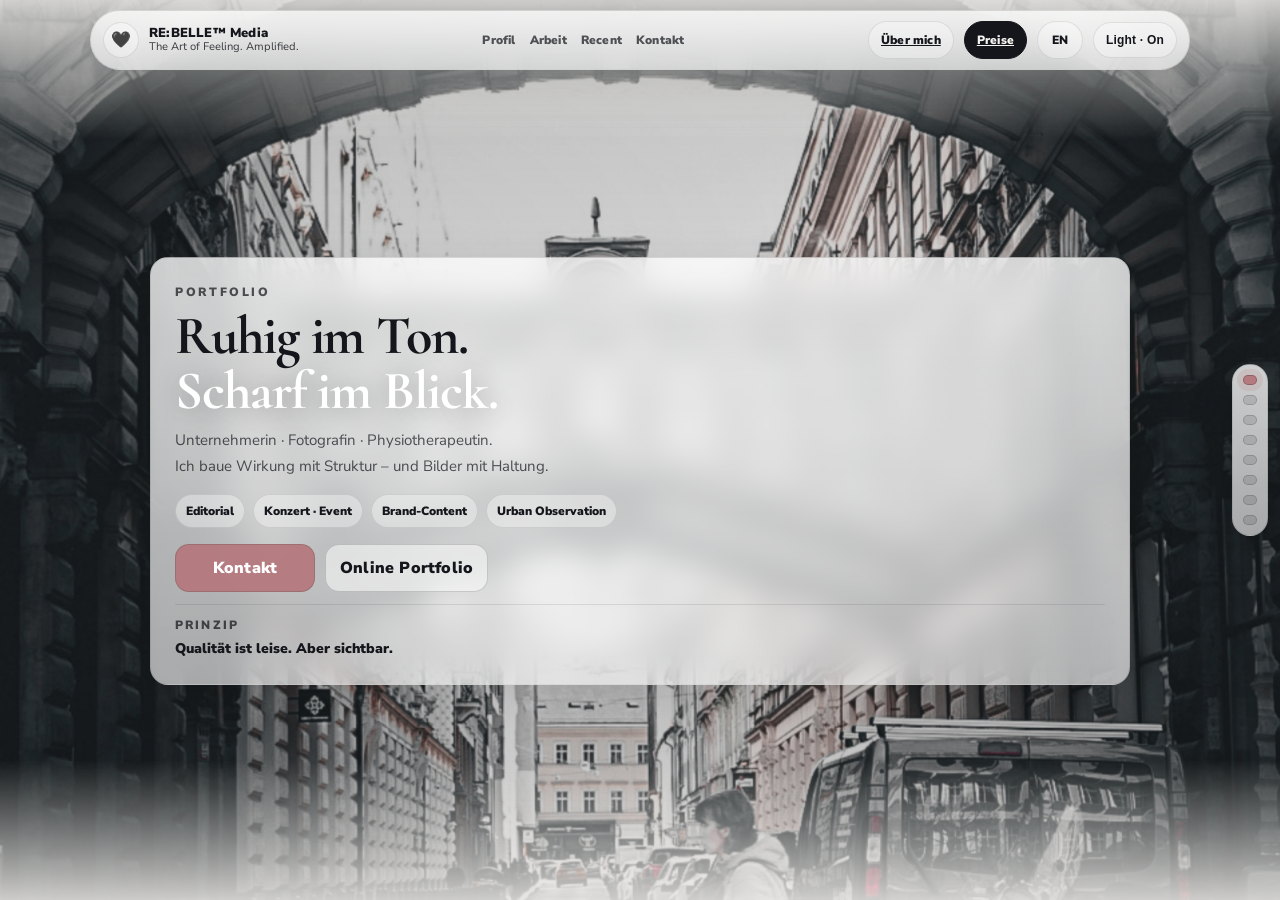
==== commit 51a4bd57: "Add files via upload" ====
--- a/index.html
+++ b/index.html
@@ -34,7 +34,10 @@
       </nav>
 
       <div class="topbar__actions">
-        <a class="pill pill--lang" href="/en/" aria-label="Switch to English">EN</a>
+        <a class="pill" href="./about.html">Über mich</a>
+        <a class="pill pill--accent" href="./Preisliste.html">Preise</a>
+
+        <a class="pill pill--lang" href="en/" aria-label="Switch to English">EN</a>
         <button class="pill" id="themeBtn" type="button" aria-pressed="false" aria-label="Theme umschalten">Light · On</button>
       </div>
     </div>
@@ -238,6 +241,7 @@
           <footer class="rb-footer">
             <p>🖤 RE:BELLE™ Media</p>
             <p class="rb-footer__tag">The Art of Feeling. Amplified.</p>
+            <p class="rb-footer__links">🖤rebelle.media.creator@gmail.com&nbsp;&nbsp; 🖤newwomanintheshop.com&nbsp;&nbsp; 🖤rebellemedia.de</p>
           </footer>
         </div>
       </div>
--- a/styles.css
+++ b/styles.css
@@ -632,3 +632,198 @@
   .snap{ scroll-behavior: auto; }
   .reveal{ transition: none; }
 }
+
+
+/* ===== Static Pages (About / Price) ===== */
+.topbar--static{
+  position: sticky;
+  top: 0;
+  padding: 10px 10px 0;
+  background: rgba(246,244,241,.92);
+  backdrop-filter: blur(10px);
+  border-bottom: 1px solid var(--stroke);
+}
+.nav--inline{ display:none; }
+@media (min-width: 860px){
+  .nav--inline{ display:flex; }
+}
+
+.pill--accent{
+  background: var(--fg);
+  color: var(--bg);
+  border-color: var(--fg);
+}
+
+.page-static, .page-price{
+  overflow: auto;
+}
+
+.static{
+  width: min(var(--maxw), calc(100% - 28px));
+  margin: 0 auto;
+  padding: 22px 0 60px;
+}
+
+.dropcapA{
+  font-family: "Allura", cursive;
+  font-weight: 400;
+  display: inline-block;
+  transform: translateY(8px);
+  margin-right: 4px;
+  font-size: 70px;
+  line-height: .65;
+}
+
+.staticHero{
+  padding: 26px 0 16px;
+}
+.staticCtas{
+  display:flex;
+  gap: 10px;
+  flex-wrap: wrap;
+  margin-top: 10px;
+}
+
+.staticSection{
+  padding: 34px 0;
+  border-top: 1px solid var(--stroke);
+}
+
+.staticGrid{
+  display:grid;
+  grid-template-columns: 1fr;
+  gap: 12px;
+  margin-top: 14px;
+}
+@media (min-width: 860px){
+  .staticGrid{ grid-template-columns: 1fr 1fr; }
+}
+
+.staticCard{
+  border: 1px solid var(--stroke);
+  border-radius: var(--radius);
+  padding: 16px;
+  background: linear-gradient(180deg, var(--glass), var(--glass2));
+  box-shadow: var(--shadow);
+}
+.staticCard h3{ margin: 0 0 6px; font-family: Cormorant, serif; font-size: 22px; }
+.staticCard p{ margin: 0; color: var(--muted); line-height: 1.7; }
+
+.staticNote{
+  margin-top: 14px;
+  border: 1px solid var(--stroke);
+  border-radius: var(--radius);
+  padding: 14px;
+  background: rgba(20,22,27,.04);
+  color: rgba(20,22,27,.82);
+  line-height: 1.7;
+}
+
+.staticProse p{
+  margin: 0 0 10px;
+  color: rgba(20,22,27,.78);
+  line-height: 1.8;
+}
+.staticSep{ margin: 18px 0 16px; }
+.staticSep span{
+  display:block;
+  height: 1px;
+  background: var(--stroke);
+  width: min(460px, 100%);
+}
+
+.partnerGrid{
+  display:grid;
+  grid-template-columns: 1fr;
+  gap: 10px;
+  margin-top: 14px;
+}
+@media (min-width: 860px){
+  .partnerGrid{ grid-template-columns: repeat(3, 1fr); }
+}
+.partnerItem{
+  text-decoration:none;
+  border: 1px solid var(--stroke);
+  border-radius: var(--radius);
+  padding: 14px;
+  background: rgba(255,255,255,.55);
+  display:flex;
+  flex-direction:column;
+  gap: 6px;
+  font-weight: 900;
+}
+.partnerItem span{ font-weight: 600; color: var(--muted); }
+
+/* Price table */
+.saleBanner{
+  margin-top: 14px;
+  border: 1px solid var(--stroke);
+  border-radius: 999px;
+  padding: 10px 12px;
+  display:flex;
+  gap: 10px;
+  align-items:center;
+  background: rgba(255,255,255,.55);
+}
+.saleBadge{
+  display:inline-flex;
+  align-items:center;
+  justify-content:center;
+  background: var(--fg);
+  color: var(--bg);
+  padding: 6px 10px;
+  border-radius: 999px;
+  font-weight: 900;
+  letter-spacing: .18em;
+  font-size: 12px;
+}
+.saleText{ color: rgba(20,22,27,.78); }
+
+.priceTable{
+  margin-top: 14px;
+  border: 1px solid var(--stroke);
+  border-radius: var(--radius);
+  overflow:hidden;
+  background: rgba(255,255,255,.55);
+}
+.priceRow{
+  display:grid;
+  grid-template-columns: 1fr auto;
+  gap: 12px;
+  padding: 12px 14px;
+  border-top: 1px solid var(--stroke);
+}
+.priceRow:first-child{ border-top: none; }
+.priceLeft{ display:flex; flex-direction:column; gap: 4px; }
+.priceLeft b{ font-weight: 900; }
+.priceLeft span{ color: var(--muted); }
+.priceRight{ display:flex; gap: 10px; align-items:baseline; white-space: nowrap; }
+.old{ color: rgba(20,22,27,.46); text-decoration: line-through; font-weight: 800; }
+.new{ font-weight: 900; font-size: 18px; color: var(--fg); }
+.priceInline{ margin-top: 10px !important; display:flex; gap:10px; align-items:baseline; }
+
+.faqGrid{
+  margin-top: 14px;
+  display:grid;
+  grid-template-columns: 1fr;
+  gap: 10px;
+}
+@media (min-width: 860px){
+  .faqGrid{ grid-template-columns: repeat(3, 1fr); }
+}
+.faqItem{
+  border: 1px solid var(--stroke);
+  border-radius: var(--radius);
+  padding: 14px;
+  background: rgba(255,255,255,.55);
+  display:grid;
+  gap: 6px;
+}
+.faqItem span{ color: var(--muted); line-height: 1.7; }
+
+/* Footer links line on main + pages */
+.rb-footer__links{
+  margin-top: 8px;
+  font-weight: 800;
+  opacity: .85;
+}
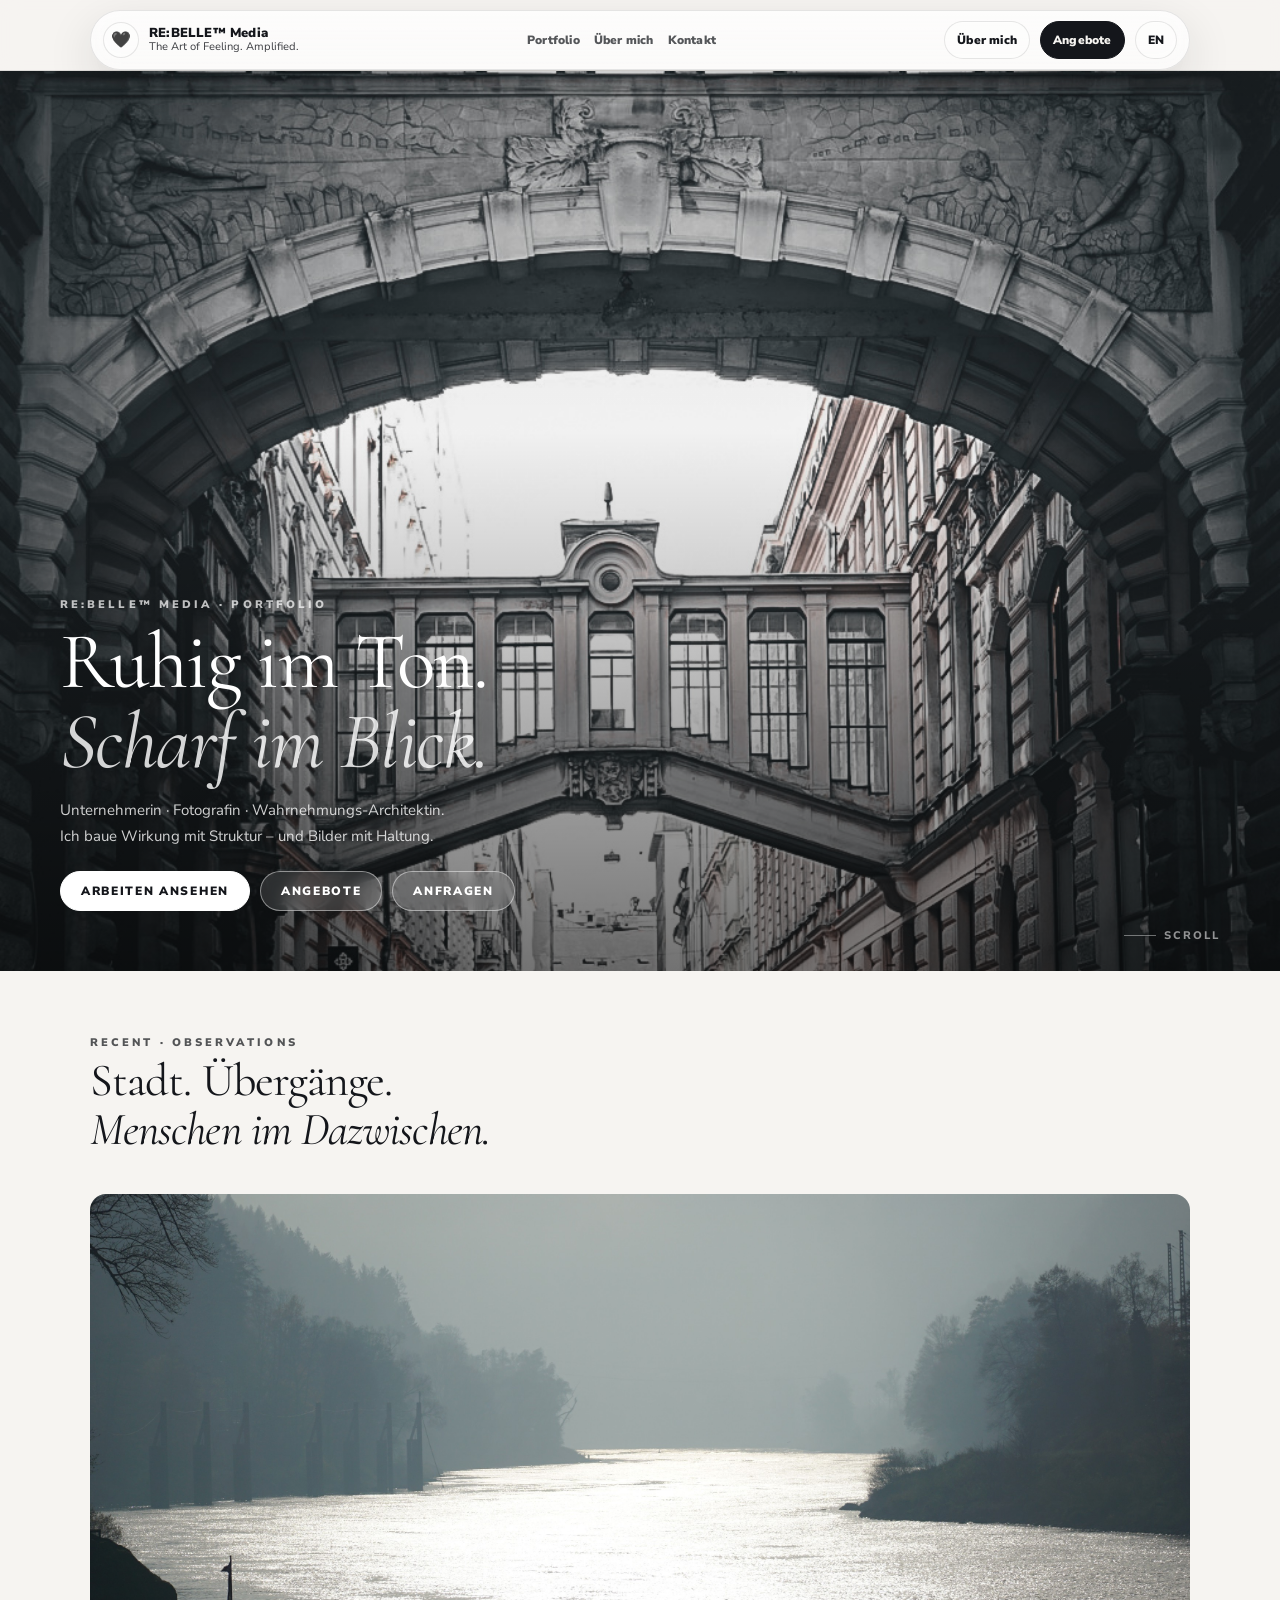
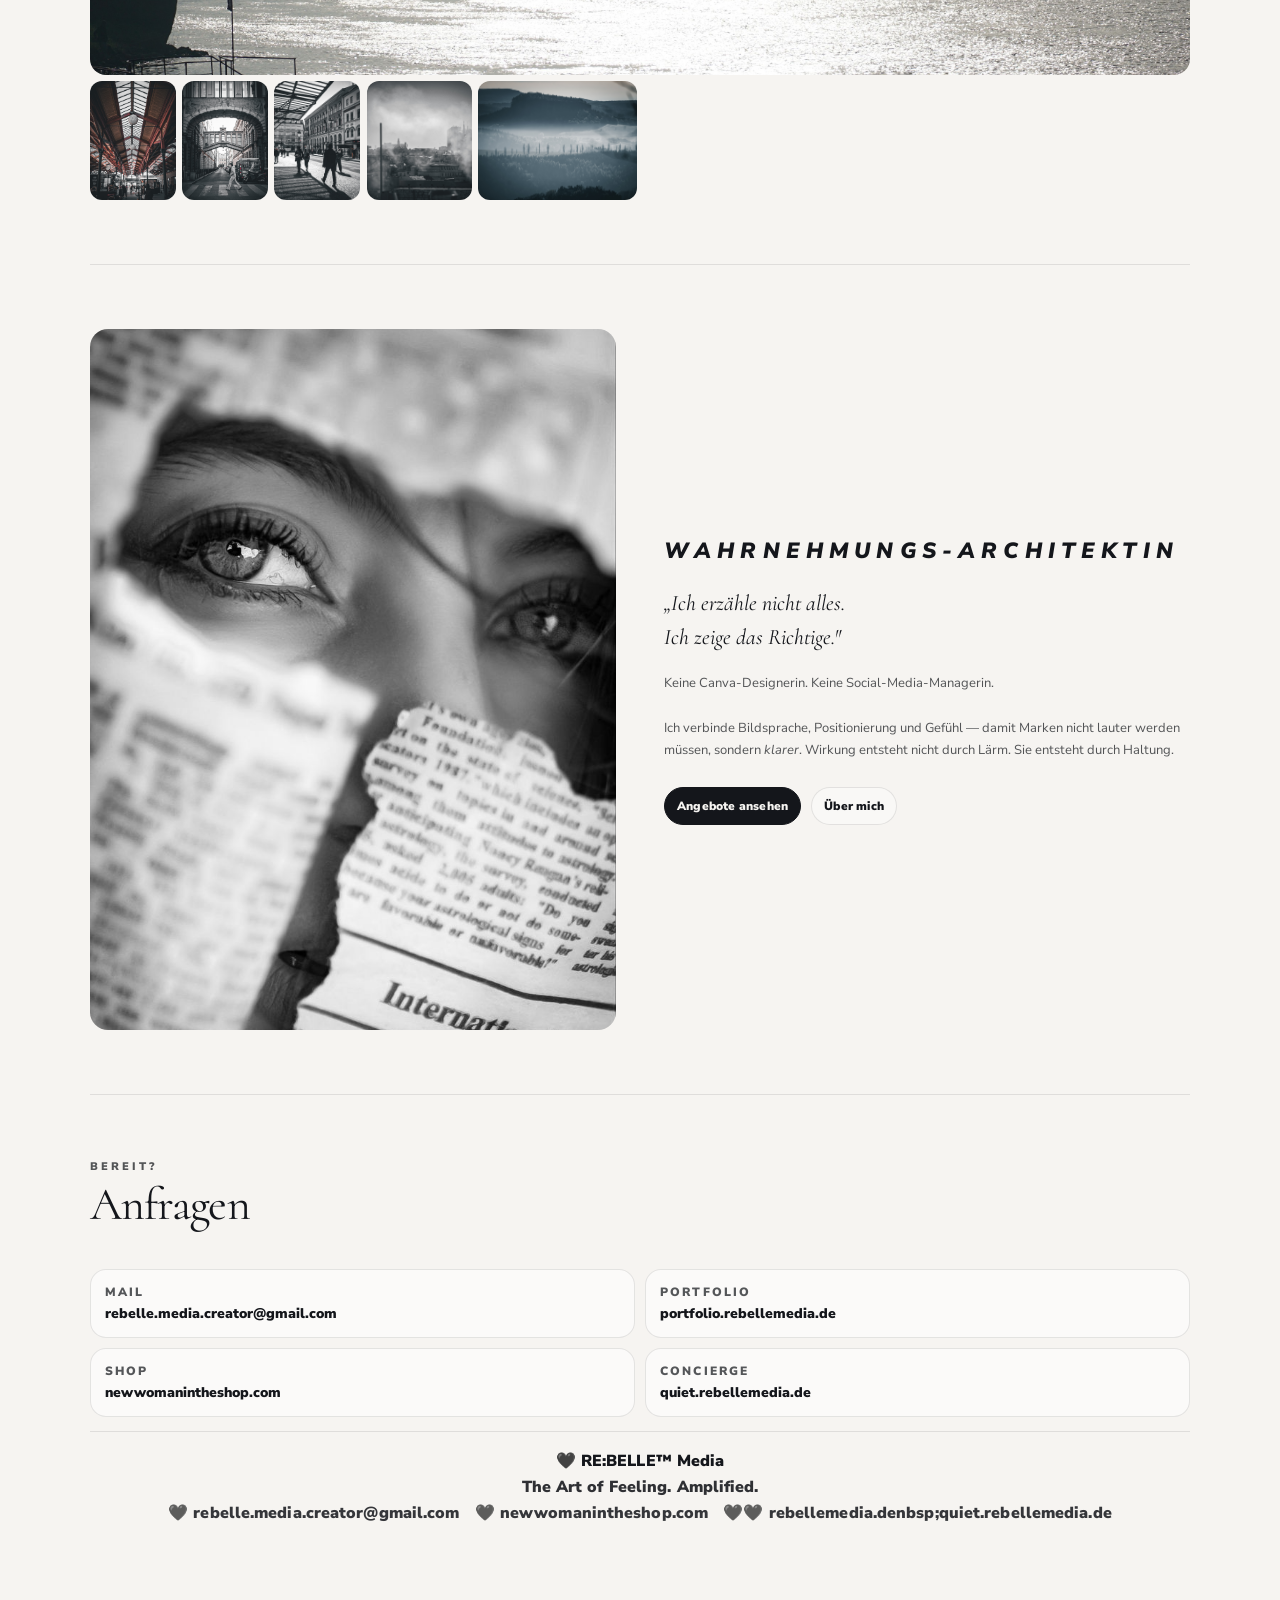
==== commit 5a1edd96: "Add files via upload" ====
--- a/index.html
+++ b/index.html
@@ -8,15 +8,193 @@
 
   <link rel="preconnect" href="https://fonts.googleapis.com">
   <link rel="preconnect" href="https://fonts.gstatic.com" crossorigin>
-  <link href="https://fonts.googleapis.com/css2?family=Cormorant:wght@400;600&family=Nunito+Sans:wght@400;600;800;900&display=swap" rel="stylesheet">
-
+  <link href="https://fonts.googleapis.com/css2?family=Allura&family=Cormorant:ital,wght@0,400;0,600;1,400&family=Nunito+Sans:wght@400;600;800;900&display=swap" rel="stylesheet">
   <link rel="stylesheet" href="styles.css" />
+
+  <style>
+    body { overflow: auto; }
+
+    /* ── hero ── */
+    .hero {
+      position: relative;
+      height: 100svh;
+      min-height: 560px;
+      display: grid;
+      align-items: flex-end;
+      overflow: hidden;
+    }
+    .hero__img {
+      position: absolute;
+      inset: 0;
+      background: url("assets/images/street_02.jpg") center 30% / cover no-repeat;
+      transform: scale(1.04);
+      transition: transform 8s ease;
+    }
+    .hero__img.is-loaded { transform: scale(1); }
+    .hero__shade {
+      position: absolute;
+      inset: 0;
+      background: linear-gradient(180deg, rgba(0,0,0,.08) 0%, rgba(0,0,0,.04) 40%, rgba(0,0,0,.55) 100%);
+    }
+    .hero__content {
+      position: relative;
+      z-index: 2;
+      padding: 0 clamp(20px,5vw,60px) clamp(36px,6vw,60px);
+      max-width: 860px;
+    }
+    .hero__eyebrow { font-size:11px;font-weight:900;letter-spacing:.28em;text-transform:uppercase;color:rgba(255,255,255,.72);margin:0 0 10px; }
+    .hero__h1 { font-family:"Cormorant",Georgia,serif;font-size:clamp(38px,7vw,80px);font-weight:400;letter-spacing:-.02em;line-height:1.0;color:#fff;margin:0 0 16px; }
+    .hero__h1 em { font-style:italic;color:rgba(255,255,255,.82); }
+    .hero__lead { font-size:15px;line-height:1.7;color:rgba(255,255,255,.80);margin:0 0 22px;max-width:440px; }
+    .hero__actions { display:flex;gap:10px;flex-wrap:wrap; }
+    .hero__pill { display:inline-flex;align-items:center;padding:11px 20px;border-radius:999px;font-size:12px;font-weight:900;letter-spacing:.14em;text-transform:uppercase;text-decoration:none;border:1px solid rgba(255,255,255,.45);color:#fff;background:rgba(255,255,255,.12);backdrop-filter:blur(8px);transition:background .2s,border-color .2s; }
+    .hero__pill:hover { background:rgba(255,255,255,.22);border-color:rgba(255,255,255,.7); }
+    .hero__pill--dark { background:#fff;color:#14161b;border-color:#fff; }
+    .hero__pill--dark:hover { background:rgba(255,255,255,.88); }
+    .scrollHint { position:absolute;bottom:28px;right:clamp(20px,5vw,60px);z-index:2;display:flex;align-items:center;gap:8px;color:rgba(255,255,255,.55);font-size:11px;font-weight:800;letter-spacing:.18em;text-transform:uppercase; }
+    .scrollHint__line { width:32px;height:1px;background:rgba(255,255,255,.40); }
+
+    /* ── sections ── */
+    .section { width:min(1100px,calc(100% - 28px));margin:0 auto;padding:64px 0; }
+    .section + .section { border-top:1px solid var(--stroke); }
+    .section__eyebrow { font-size:11px;font-weight:900;letter-spacing:.28em;text-transform:uppercase;color:var(--muted);margin:0 0 6px; }
+    .section__h2 { font-family:"Cormorant",Georgia,serif;font-size:clamp(28px,4.5vw,46px);font-weight:400;letter-spacing:-.02em;line-height:1.06;margin:0 0 40px;color:var(--fg); }
+    .section__h2 em { font-style:italic; }
+
+    /* ── gallery ── */
+    .gallery { display:grid;gap:6px; }
+    .gallery__hero { grid-column:1/-1;aspect-ratio:16/7;overflow:hidden;border-radius:16px; }
+    .gallery__row3 { display:grid;grid-template-columns:repeat(3,1fr);gap:6px; }
+    .gallery__row2 { display:grid;grid-template-columns:2fr 3fr;gap:6px; }
+
+    .gshot {
+      overflow:hidden;
+      border-radius:12px;
+      background:rgba(20,22,27,.06);
+      position:relative;
+      cursor:pointer;
+    }
+    .gshot img { width:100%;height:100%;object-fit:cover;display:block;transition:transform .5s ease;aspect-ratio:4/3; }
+    .gallery__hero .gshot { border-radius:0;height:100%; }
+    .gallery__hero .gshot img { aspect-ratio:unset;height:100%; }
+    .gshot:hover img { transform:scale(1.05); }
+    .gshot__cap {
+      position:absolute;bottom:0;left:0;right:0;
+      padding:32px 16px 14px;
+      background:linear-gradient(0deg,rgba(0,0,0,.6),transparent);
+      color:#fff;font-size:11px;font-weight:800;letter-spacing:.16em;text-transform:uppercase;
+      opacity:0;transition:opacity .3s;
+      display:flex;align-items:flex-end;gap:8px;
+    }
+    .gshot:hover .gshot__cap { opacity:1; }
+    .gshot__zoom {
+      width:28px;height:28px;border-radius:50%;border:1px solid rgba(255,255,255,.6);
+      background:rgba(255,255,255,.15);backdrop-filter:blur(6px);
+      display:grid;place-items:center;flex-shrink:0;margin-left:auto;
+    }
+    .gshot__zoom svg { width:14px;height:14px;stroke:#fff;fill:none; }
+
+    @media(max-width:640px){
+      .gallery__row3{grid-template-columns:1fr 1fr;}
+      .gallery__row3 .gshot:last-child{display:none;}
+      .gallery__row2{grid-template-columns:1fr 1fr;}
+      .gallery__hero{aspect-ratio:4/3;}
+    }
+
+    /* ── LIGHTBOX ── */
+    .lb {
+      position:fixed;inset:0;z-index:9000;
+      background:rgba(14,14,16,.96);
+      backdrop-filter:blur(20px);
+      display:grid;place-items:center;
+      opacity:0;pointer-events:none;
+      transition:opacity .3s ease;
+    }
+    .lb.is-open { opacity:1;pointer-events:all; }
+
+    .lb__inner {
+      position:relative;
+      width:min(92vw, 1100px);
+      max-height:92svh;
+      display:flex;
+      flex-direction:column;
+      align-items:center;
+    }
+
+    .lb__img {
+      max-width:100%;
+      max-height:82svh;
+      object-fit:contain;
+      border-radius:10px;
+      box-shadow:0 40px 100px rgba(0,0,0,.6);
+      display:block;
+      transform:scale(.96);
+      transition:transform .3s ease;
+    }
+    .lb.is-open .lb__img { transform:scale(1); }
+
+    .lb__cap {
+      margin-top:14px;
+      font-size:11px;font-weight:800;letter-spacing:.22em;text-transform:uppercase;
+      color:rgba(255,255,255,.55);
+      text-align:center;
+    }
+
+    .lb__close {
+      position:absolute;top:-14px;right:0;
+      width:40px;height:40px;border-radius:50%;
+      border:1px solid rgba(255,255,255,.2);
+      background:rgba(255,255,255,.08);
+      color:#fff;font-size:18px;
+      cursor:pointer;display:grid;place-items:center;
+      transition:background .2s;
+    }
+    .lb__close:hover { background:rgba(255,255,255,.18); }
+
+    .lb__prev, .lb__next {
+      position:fixed;top:50%;transform:translateY(-50%);
+      width:46px;height:46px;border-radius:50%;
+      border:1px solid rgba(255,255,255,.2);
+      background:rgba(255,255,255,.08);
+      color:#fff;font-size:20px;
+      cursor:pointer;display:grid;place-items:center;
+      transition:background .2s;z-index:9001;
+    }
+    .lb__prev { left:16px; }
+    .lb__next { right:16px; }
+    .lb__prev:hover, .lb__next:hover { background:rgba(255,255,255,.18); }
+
+    .lb__counter {
+      position:fixed;bottom:24px;left:50%;transform:translateX(-50%);
+      font-size:11px;font-weight:800;letter-spacing:.2em;
+      color:rgba(255,255,255,.45);
+    }
+
+    /* ── positioning ── */
+    .posGrid { display:grid;grid-template-columns:1fr 1fr;gap:48px;align-items:center; }
+    @media(max-width:720px){.posGrid{grid-template-columns:1fr;gap:28px;}}
+    .posPhoto { border-radius:18px;overflow:hidden;aspect-ratio:3/4; }
+    .posPhoto img { width:100%;height:100%;object-fit:cover;display:block;filter:grayscale(20%); }
+    .posText { display:flex;flex-direction:column;gap:18px; }
+    .posText p { font-family:"Cormorant",Georgia,serif;font-size:clamp(18px,2.2vw,22px);font-style:italic;line-height:1.55;color:var(--fg);margin:0; }
+    .posText .small { font-family:"Nunito Sans",sans-serif;font-size:13px;font-style:normal;line-height:1.72;color:var(--muted); }
+    .posCtas { display:flex;gap:10px;flex-wrap:wrap;margin-top:8px; }
+
+    .contactGrid { display:grid;grid-template-columns:1fr 1fr;gap:10px; }
+    @media(max-width:640px){.contactGrid{grid-template-columns:1fr;}}
+
+    /* ── reveal ── */
+    .reveal { opacity:0;transform:translateY(20px);transition:opacity .65s ease,transform .65s ease; }
+    .reveal.is-in { opacity:1;transform:translateY(0); }
+    .reveal.delay-1{transition-delay:.1s;} .reveal.delay-2{transition-delay:.2s;} .reveal.delay-3{transition-delay:.3s;}
+    @media(prefers-reduced-motion:reduce){.reveal{transition:none;}}
+  </style>
 </head>
 
 <body>
-  <a class="skip" href="#panel-1">Zum Inhalt springen</a>
-
-  <header class="topbar" role="banner">
+  <a class="skip" href="#main">Zum Inhalt springen</a>
+
+  <header class="topbar topbar--static" role="banner" style="position:sticky;top:0;z-index:200;padding:10px 10px 0;background:rgba(246,244,241,.92);backdrop-filter:blur(10px);border-bottom:1px solid var(--stroke);">
     <div class="topbar__inner">
       <div class="brand" aria-label="Marke">
         <span class="brand__mark" aria-hidden="true">🖤</span>
@@ -25,230 +203,184 @@
           <div class="brand__tag">The Art of Feeling. Amplified.</div>
         </div>
       </div>
-
-      <nav class="nav" aria-label="Navigation">
-        <a href="#panel-1">Profil</a>
-        <a href="#panel-5">Arbeit</a>
-        <a href="#panel-7">Recent</a>
-        <a href="#panel-8">Kontakt</a>
+      <nav class="nav nav--inline" aria-label="Navigation">
+        <a href="#portfolio">Portfolio</a>
+        <a href="#ueber">Über mich</a>
+        <a href="#kontakt">Kontakt</a>
       </nav>
-
       <div class="topbar__actions">
-        <a class="pill" href="./about.html">Über mich</a>
-        <a class="pill pill--accent" href="./Preisliste.html">Preise</a>
-
-        <a class="pill pill--lang" href="en/" aria-label="Switch to English">EN</a>
-        <button class="pill" id="themeBtn" type="button" aria-pressed="false" aria-label="Theme umschalten">Light · On</button>
+        <a class="pill" href="About.html">Über mich</a>
+        <a class="pill pill--accent" href="Preisliste.html">Angebote</a>
+        <a class="pill" href="en/">EN</a>
       </div>
     </div>
   </header>
 
-  <aside class="dots" aria-label="Sektionen">
-    <button class="dot is-active" data-to="panel-1" aria-label="Zu Profil"></button>
-    <button class="dot" data-to="panel-2" aria-label="Zu Fokus"></button>
-    <button class="dot" data-to="panel-3" aria-label="Zu Haltung"></button>
-    <button class="dot" data-to="panel-4" aria-label="Zu Arbeiten"></button>
-    <button class="dot" data-to="panel-5" aria-label="Zu Fotografie"></button>
-    <button class="dot" data-to="panel-6" aria-label="Zu Zusammenarbeit"></button>
-    <button class="dot" data-to="panel-7" aria-label="Zu Recent Work"></button>
-    <button class="dot" data-to="panel-8" aria-label="Zu Kontakt"></button>
-  </aside>
-
-  <main class="snap" id="snapRoot">
-
-    <section class="panel" id="panel-1" data-bg="assets/images/street_02.jpg">
-      <div class="panel__bg" aria-hidden="true"></div>
-      <div class="panel__shade" aria-hidden="true"></div>
-      <div class="panel__content">
-        <div class="glass reveal">
-          <p class="eyebrow">Portfolio</p>
-          <h1 class="h1">Ruhig im Ton.<br><span class="accent">Scharf im Blick.</span></h1>
-          <p class="lead">
-            Unternehmerin · Fotografin · Physiotherapeutin.<br>
-            Ich baue Wirkung mit Struktur – und Bilder mit Haltung.
+  <main id="main">
+
+    <div class="hero">
+      <div class="hero__img" id="heroImg"></div>
+      <div class="hero__shade"></div>
+      <div class="hero__content">
+        <p class="hero__eyebrow">RE:BELLE™ Media · Portfolio</p>
+        <h1 class="hero__h1">Ruhig im Ton.<br><em>Scharf im Blick.</em></h1>
+        <p class="hero__lead">Unternehmerin · Fotografin · Wahrnehmungs-Architektin.<br>Ich baue Wirkung mit Struktur – und Bilder mit Haltung.</p>
+        <div class="hero__actions">
+          <a class="hero__pill hero__pill--dark" href="#portfolio">Arbeiten ansehen</a>
+          <a class="hero__pill" href="Preisliste.html">Angebote</a>
+          <a class="hero__pill" href="#kontakt">Anfragen</a>
+        </div>
+      </div>
+      <div class="scrollHint"><span class="scrollHint__line"></span>Scroll</div>
+    </div>
+
+    <div class="section" id="portfolio">
+      <p class="section__eyebrow reveal">Recent · Observations</p>
+      <h2 class="section__h2 reveal delay-1">Stadt. Übergänge.<br><em>Menschen im Dazwischen.</em></h2>
+
+      <div class="gallery reveal delay-2">
+
+        <div class="gallery__hero">
+          <div class="gshot" data-src="assets/images/landscape_final_01.jpg" data-cap="Landscape · Editorial">
+            <img src="assets/images/landscape_final_01.jpg" alt="Landschaft – Schichten und Stille" loading="lazy">
+            <span class="gshot__cap">
+              Landscape · Editorial
+              <span class="gshot__zoom"><svg viewBox="0 0 24 24" stroke-width="2"><circle cx="11" cy="11" r="7"/><line x1="16.5" y1="16.5" x2="22" y2="22"/><line x1="8" y1="11" x2="14" y2="11"/><line x1="11" y1="8" x2="11" y2="14"/></svg></span>
+            </span>
+          </div>
+        </div>
+
+        <div class="gallery__row3">
+          <div class="gshot" data-src="assets/images/street_01.jpg" data-cap="Urban · Street 01">
+            <img src="assets/images/street_01.jpg" alt="Street 01" loading="lazy">
+            <span class="gshot__cap">Urban · Street 01 <span class="gshot__zoom"><svg viewBox="0 0 24 24" stroke-width="2"><circle cx="11" cy="11" r="7"/><line x1="16.5" y1="16.5" x2="22" y2="22"/><line x1="8" y1="11" x2="14" y2="11"/><line x1="11" y1="8" x2="11" y2="14"/></svg></span></span>
+          </div>
+          <div class="gshot" data-src="assets/images/street_02.jpg" data-cap="Urban · Street 02">
+            <img src="assets/images/street_02.jpg" alt="Street 02" loading="lazy">
+            <span class="gshot__cap">Urban · Street 02 <span class="gshot__zoom"><svg viewBox="0 0 24 24" stroke-width="2"><circle cx="11" cy="11" r="7"/><line x1="16.5" y1="16.5" x2="22" y2="22"/><line x1="8" y1="11" x2="14" y2="11"/><line x1="11" y1="8" x2="11" y2="14"/></svg></span></span>
+          </div>
+          <div class="gshot" data-src="assets/images/street_03.jpg" data-cap="Urban · Street 03">
+            <img src="assets/images/street_03.jpg" alt="Street 03" loading="lazy">
+            <span class="gshot__cap">Urban · Street 03 <span class="gshot__zoom"><svg viewBox="0 0 24 24" stroke-width="2"><circle cx="11" cy="11" r="7"/><line x1="16.5" y1="16.5" x2="22" y2="22"/><line x1="8" y1="11" x2="14" y2="11"/><line x1="11" y1="8" x2="11" y2="14"/></svg></span></span>
+          </div>
+        </div>
+
+        <div class="gallery__row2">
+          <div class="gshot" data-src="assets/images/urban_01.jpg" data-cap="Urban · Observation">
+            <img src="assets/images/urban_01.jpg" alt="Urban" loading="lazy">
+            <span class="gshot__cap">Urban · Observation <span class="gshot__zoom"><svg viewBox="0 0 24 24" stroke-width="2"><circle cx="11" cy="11" r="7"/><line x1="16.5" y1="16.5" x2="22" y2="22"/><line x1="8" y1="11" x2="14" y2="11"/><line x1="11" y1="8" x2="11" y2="14"/></svg></span></span>
+          </div>
+          <div class="gshot" data-src="assets/images/landscape_final_02.jpg" data-cap="Landscape · Light &amp; Mist">
+            <img src="assets/images/landscape_final_02.jpg" alt="Landschaft 02" loading="lazy">
+            <span class="gshot__cap">Landscape · Light &amp; Mist <span class="gshot__zoom"><svg viewBox="0 0 24 24" stroke-width="2"><circle cx="11" cy="11" r="7"/><line x1="16.5" y1="16.5" x2="22" y2="22"/><line x1="8" y1="11" x2="14" y2="11"/><line x1="11" y1="8" x2="11" y2="14"/></svg></span></span>
+          </div>
+        </div>
+
+      </div>
+    </div>
+
+    <div class="section" id="ueber">
+      <div class="posGrid reveal">
+        <div class="posPhoto">
+          <img src="assets/images/about-hero.jpg" alt="RE:BELLE – Portrait" loading="lazy">
+        </div>
+        <div class="posText">
+          <p class="section__eyebrow" style="font-family:'Nunito Sans',sans-serif;">Wahrnehmungs-Architektin</p>
+          <p>„Ich erzähle nicht alles.<br>Ich zeige das Richtige."</p>
+          <p class="small">
+            Keine Canva-Designerin. Keine Social-Media-Managerin.<br><br>
+            Ich verbinde Bildsprache, Positionierung und Gefühl —
+            damit Marken nicht lauter werden müssen, sondern <em>klarer</em>.
+            Wirkung entsteht nicht durch Lärm. Sie entsteht durch Haltung.
           </p>
-          <div class="chips">
-            <span class="chip">Editorial</span>
-            <span class="chip">Konzert · Event</span>
-            <span class="chip">Brand-Content</span>
-            <span class="chip">Urban Observation</span>
-          </div>
-          <div class="ctaRow">
-            <a class="cta" href="#panel-8">Kontakt</a>
-            <a class="cta ghost" href="https://portfolio.rebellemedia.de/" target="_blank" rel="noopener">Online Portfolio</a>
-          </div>
-          <div class="mini">
-            <span class="mini__label">Prinzip</span>
-            <span class="mini__text">Qualität ist leise. Aber sichtbar.</span>
-          </div>
-        </div>
-      </div>
-    </section>
-
-    <section class="panel" id="panel-2" data-bg="assets/images/street_03.jpg">
-      <div class="panel__bg" aria-hidden="true"></div>
-      <div class="panel__shade" aria-hidden="true"></div>
-      <div class="panel__content">
-        <div class="glass reveal">
-          <p class="eyebrow">CH-Business</p>
-          <h2 class="h2">Substanz vor Show.</h2>
-          <p class="lead">
-            Ruhig, präzise, langfristig. Keine leeren Versprechen – nur saubere Entscheidungen
-            und ein Ergebnis, das auch unter Druck steht.
-          </p>
-          <div class="grid2">
-            <div class="card">
-              <h3>Wie ich ticke</h3>
-              <p>Beobachten. Verdichten. Umsetzen. Kein Drama, kein Lärm.</p>
-            </div>
-            <div class="card">
-              <h3>Was zählt</h3>
-              <p>Qualität, Verantwortung, Timing – und ein Look, der nicht erklärt werden muss.</p>
-            </div>
-          </div>
-        </div>
-      </div>
-    </section>
-
-    <section class="panel" id="panel-3" data-bg="assets/images/urban_01.jpg">
-      <div class="panel__bg" aria-hidden="true"></div>
-      <div class="panel__shade" aria-hidden="true"></div>
-      <div class="panel__content">
-        <div class="glass reveal">
-          <p class="eyebrow">Haltung</p>
-          <h2 class="h2">Ich erzähle nicht alles.<br>Ich zeige das Richtige.</h2>
-          <p class="lead">Storytelling ohne Kitsch. Ästhetik ohne Deko. Klarheit ohne Kälte.</p>
-          <ul class="list">
-            <li><span class="bullet"></span><span>Diskrete Präsenz statt Selbstdarstellung</span></li>
-            <li><span class="bullet"></span><span>Editorial Feeling mit Struktur</span></li>
-            <li><span class="bullet"></span><span>Wirkung im Bild: Rhythmus, Linie, Atem</span></li>
-          </ul>
-          <div class="mini">
-            <span class="mini__label">Arbeitsweise</span>
-            <span class="mini__text">Ich beobachte, bevor ich urteile.</span>
-          </div>
-        </div>
-      </div>
-    </section>
-
-    <section class="panel" id="panel-4" data-bg="assets/images/street_01.jpg">
-      <div class="panel__bg" aria-hidden="true"></div>
-      <div class="panel__shade" aria-hidden="true"></div>
-      <div class="panel__content">
-        <div class="glass reveal">
-          <p class="eyebrow">Was ich mache</p>
-          <h2 class="h2">Fotografie + Strategie.<br>Sauber verknüpft.</h2>
-          <p class="lead">
-            Ich kombiniere Bildsprache, Struktur und Gefühl – damit Marken nicht lauter werden müssen,
-            sondern klarer.
-          </p>
-          <div class="grid3">
-            <div class="stat"><div class="stat__num">Editorial</div><div class="stat__label">Bildwelten</div></div>
-            <div class="stat"><div class="stat__num">Event</div><div class="stat__label">Präsenz</div></div>
-            <div class="stat"><div class="stat__num">Brand</div><div class="stat__label">Wirkung</div></div>
-          </div>
-        </div>
-      </div>
-    </section>
-
-    <section class="panel" id="panel-5" data-bg="assets/images/street_02.jpg">
-      <div class="panel__bg" aria-hidden="true"></div>
-      <div class="panel__shade" aria-hidden="true"></div>
-      <div class="panel__content">
-        <div class="glass reveal">
-          <p class="eyebrow">Fotografie</p>
-          <h2 class="h2">Konzert · Event · Editorial.</h2>
-          <p class="lead">
-            Wenn du Bildmaterial brauchst, das nicht nach Werbung aussieht – sondern nach Haltung.
-          </p>
-          <div class="grid2">
-            <div class="card"><h3>Konzert / Event</h3><p>Bewegung, Licht, Nähe – ohne die Wahrheit zu glätten.</p></div>
-            <div class="card"><h3>Editorial / Brand</h3><p>Reduziert, hochwertig, klar. Für Premium-Umfelder.</p></div>
-          </div>
-          <div class="ctaRow">
-            <a class="cta ghost" href="https://portfolio.rebellemedia.de/" target="_blank" rel="noopener">Portfolio ansehen</a>
-            <a class="cta" href="#panel-8">Kontakt</a>
-          </div>
-        </div>
-      </div>
-    </section>
-
-    <section class="panel" id="panel-6" data-bg="assets/images/street_03.jpg">
-      <div class="panel__bg" aria-hidden="true"></div>
-      <div class="panel__shade" aria-hidden="true"></div>
-      <div class="panel__content">
-        <div class="glass reveal">
-          <p class="eyebrow">Zusammenarbeit</p>
-          <h2 class="h2">Wenn du Qualität willst,<br>die nicht schreit.</h2>
-          <p class="lead">
-            Kooperationen, Brand-Content, Editorials, Konzertsessions. Klarer Ablauf, saubere Kommunikation,
-            ruhige Umsetzung.
-          </p>
-          <ul class="list">
-            <li><span class="bullet"></span><span>Bildstrecken & Editorials</span></li>
-            <li><span class="bullet"></span><span>Brand-Content mit Substanz</span></li>
-            <li><span class="bullet"></span><span>Event- & Konzertfotografie</span></li>
-          </ul>
-        </div>
-      </div>
-    </section>
-
-    <section class="panel panel--clean" id="panel-7">
-      <div class="panel__content">
-        <div class="cleanHead reveal">
-          <p class="eyebrow">Recent · Observations</p>
-          <h2 class="h2">Stadt. Übergänge. Menschen im Dazwischen.</h2>
-          <p class="lead">Keine Erklärung. Nur Blick.</p>
-        </div>
-
-        <div class="gallery reveal delay-150" aria-label="Fotogalerie recent work">
-          <figure class="shot"><img src="assets/images/street_01.jpg" alt="Recent work 01" loading="lazy"></figure>
-          <figure class="shot"><img src="assets/images/street_02.jpg" alt="Recent work 02" loading="lazy"></figure>
-          <figure class="shot"><img src="assets/images/street_03.jpg" alt="Recent work 03" loading="lazy"></figure>
-          <figure class="shot"><img src="assets/images/urban_01.jpg" alt="Recent work 04" loading="lazy"></figure>
-        </div>
-
-        <div class="cleanFoot reveal delay-150">
-          <div class="mini">
-            <span class="mini__label">Arbeitsweise</span>
-            <span class="mini__text">Ich beobachte, bevor ich urteile.</span>
-          </div>
-        </div>
-      </div>
-    </section>
-
-    <section class="panel panel--final" id="panel-8">
-      <div class="panel__content">
-        <div class="finalStack reveal">
-          <div class="finalGrid" aria-label="Finale Landschaftsbilder">
-            <figure class="finalShot"><img src="assets/images/landscape_final_01.jpg" alt="Landscape – layers and quiet" loading="lazy"></figure>
-            <figure class="finalShot"><img src="assets/images/landscape_final_02.jpg" alt="River – light and mist" loading="lazy"></figure>
-          </div>
-          <p class="finalLine">Raum wirkt, wenn man ihn lässt.</p>
-        </div>
-
-        <div class="contactBlock reveal delay-150">
-          <p class="eyebrow">Kontakt</p>
-          <h2 class="h2">Anfragen</h2>
-
-          <div class="contact">
-            <a class="contact__item" href="mailto:rebelle.media.creator@gmail.com"><span class="contact__k">Mail</span><span class="contact__v">rebelle.media.creator@gmail.com</span></a>
-            <a class="contact__item" href="https://portfolio.rebellemedia.de/" target="_blank" rel="noopener"><span class="contact__k">Portfolio</span><span class="contact__v">portfolio.rebellemedia.de</span></a>
-            <a class="contact__item" href="https://newwomanintheshop.com" target="_blank" rel="noopener"><span class="contact__k">Shop</span><span class="contact__v">newwomanintheshop.com</span></a>
-            <a class="contact__item" href="https://rebellemedia.de" target="_blank" rel="noopener"><span class="contact__k">Website</span><span class="contact__v">rebellemedia.de</span></a>
-          </div>
-
-          <footer class="rb-footer">
-            <p>🖤 RE:BELLE™ Media</p>
-            <p class="rb-footer__tag">The Art of Feeling. Amplified.</p>
-            <p class="rb-footer__links">🖤rebelle.media.creator@gmail.com&nbsp;&nbsp; 🖤newwomanintheshop.com&nbsp;&nbsp; 🖤rebellemedia.de</p>
-          </footer>
-        </div>
-      </div>
-    </section>
+          <div class="posCtas">
+            <a class="pill pill--accent" href="Preisliste.html">Angebote ansehen</a>
+            <a class="pill" href="About.html">Über mich</a>
+          </div>
+        </div>
+      </div>
+    </div>
+
+    <div class="section" id="kontakt">
+      <p class="section__eyebrow reveal">Bereit?</p>
+      <h2 class="section__h2 reveal delay-1">Anfragen</h2>
+      <div class="contactGrid reveal delay-2">
+        <a class="contact__item" href="mailto:rebelle.media.creator@gmail.com"><span class="contact__k">Mail</span><span class="contact__v">rebelle.media.creator@gmail.com</span></a>
+        <a class="contact__item" href="https://portfolio.rebellemedia.de/" target="_blank" rel="noopener"><span class="contact__k">Portfolio</span><span class="contact__v">portfolio.rebellemedia.de</span></a>
+        <a class="contact__item" href="https://newwomanintheshop.com" target="_blank" rel="noopener"><span class="contact__k">Shop</span><span class="contact__v">newwomanintheshop.com</span></a>
+        <a class="contact__item" href="https://quiet.rebellemedia.de" target="_blank" rel="noopener"><span class="contact__k">Concierge</span><span class="contact__v">quiet.rebellemedia.de</span></a>
+      </div>
+      <footer class="rb-footer">
+        <p>🖤 RE:BELLE™ Media</p>
+        <p class="rb-footer__tag">The Art of Feeling. Amplified.</p>
+        <p class="rb-footer__links">🖤&nbsp;rebelle.media.creator@gmail.com&nbsp;&nbsp; 🖤&nbsp;newwomanintheshop.com&nbsp;&nbsp; 🖤🖤&nbsp;rebellemedia.denbsp;quiet.rebellemedia.de</p>
+      </footer>
+    </div>
 
   </main>
 
-  <script src="app.js"></script>
+  <!-- LIGHTBOX -->
+  <div class="lb" id="lb" role="dialog" aria-modal="true" aria-label="Bild vergrößert">
+    <div class="lb__inner">
+      <button class="lb__close" id="lbClose" aria-label="Schließen">✕</button>
+      <img class="lb__img" id="lbImg" src="" alt="">
+      <p class="lb__cap" id="lbCap"></p>
+    </div>
+    <button class="lb__prev" id="lbPrev" aria-label="Vorheriges Bild">‹</button>
+    <button class="lb__next" id="lbNext" aria-label="Nächstes Bild">›</button>
+    <p class="lb__counter" id="lbCounter"></p>
+  </div>
+
+  <script>
+    // hero
+    const heroImg = document.getElementById('heroImg');
+    const hImg = new Image(); hImg.src='assets/images/street_02.jpg';
+    hImg.onload = () => heroImg.classList.add('is-loaded');
+
+    // reveal
+    const io = new IntersectionObserver(entries => {
+      entries.forEach(e => { if(e.isIntersecting){e.target.classList.add('is-in');io.unobserve(e.target);} });
+    }, {threshold:.12});
+    document.querySelectorAll('.reveal').forEach(el => io.observe(el));
+
+    // lightbox
+    const shots = Array.from(document.querySelectorAll('.gshot'));
+    const lb    = document.getElementById('lb');
+    const lbImg = document.getElementById('lbImg');
+    const lbCap = document.getElementById('lbCap');
+    const lbCnt = document.getElementById('lbCounter');
+    let cur = 0;
+
+    function open(i) {
+      cur = i;
+      const s = shots[i];
+      lbImg.src = s.dataset.src;
+      lbImg.alt = s.dataset.cap || '';
+      lbCap.textContent = s.dataset.cap || '';
+      lbCnt.textContent = (i+1) + ' / ' + shots.length;
+      lb.classList.add('is-open');
+      document.body.style.overflow = 'hidden';
+    }
+    function close() {
+      lb.classList.remove('is-open');
+      document.body.style.overflow = '';
+      setTimeout(() => { lbImg.src=''; }, 300);
+    }
+    function prev() { open((cur - 1 + shots.length) % shots.length); }
+    function next() { open((cur + 1) % shots.length); }
+
+    shots.forEach((s, i) => s.addEventListener('click', () => open(i)));
+    document.getElementById('lbClose').addEventListener('click', close);
+    document.getElementById('lbPrev').addEventListener('click', prev);
+    document.getElementById('lbNext').addEventListener('click', next);
+    lb.addEventListener('click', e => { if(e.target === lb) close(); });
+
+    document.addEventListener('keydown', e => {
+      if(!lb.classList.contains('is-open')) return;
+      if(e.key==='Escape') close();
+      if(e.key==='ArrowLeft') prev();
+      if(e.key==='ArrowRight') next();
+    });
+  </script>
 </body>
 </html>
--- a/styles.css
+++ b/styles.css
@@ -1,829 +1,709 @@
+/* =========================================================
+   RE:BELLE™ Media – styles.css (komplett neu, sauber, stabil)
+   Mobile-first. Index (Panels) + Static Pages (About/Preise).
+   ========================================================= */
+
+/* ---------- Tokens ---------- */
 :root{
-  --bg: #f6f4f1;
-  --fg: #14161b;
-  --muted: rgba(20,22,27,.72);
-
-  --glass: rgba(255,255,255,.78);
-  --glass2: rgba(255,255,255,.62);
-  --stroke: rgba(20,22,27,.10);
-  --stroke2: rgba(20,22,27,.18);
-
-  --accent: #b57a7e;
+  --bg:#f6f4f1;
+  --fg:#14161b;
+  --muted:rgba(20,22,27,.72);
+
+  --glass:rgba(255,255,255,.78);
+  --glass2:rgba(255,255,255,.62);
+  --stroke:rgba(20,22,27,.10);
+  --stroke2:rgba(20,22,27,.18);
+
+  --accent:#b57a7e;
   --accent2:#6f97aa;
-  --warm:  #ffffff;
-
-  --radius: 18px;
-  --shadow: 0 16px 48px rgba(0,0,0,.12);
-
-  --maxw: 1100px;
-
-  /* Übergangs-Feather */
-  --fadeH: 140px;
-  --fadeA: .82;
-}
-
+
+  --radius:18px;
+  --shadow:0 16px 48px rgba(0,0,0,.12);
+  --maxw:1100px;
+
+  --topbar-h:72px;
+}
+
+/* Optional Dark (falls du später umschaltest) */
 [data-theme="dark"]{
-  --bg: #0f1115;
-  --fg: #f2f2f2;
-  --muted: rgba(242,242,242,.78);
-
-  --glass: rgba(18, 20, 26, .66);
-  --glass2: rgba(18, 20, 26, .46);
-  --stroke: rgba(255,255,255,.10);
-  --stroke2: rgba(255,255,255,.16);
-
-  --shadow: 0 18px 60px rgba(0,0,0,.45);
-}
-
-*{ box-sizing: border-box; }
-html, body{ height: 100%; }
+  --bg:#0f1115;
+  --fg:#f2f2f2;
+  --muted:rgba(242,242,242,.78);
+
+  --glass:rgba(18,20,26,.66);
+  --glass2:rgba(18,20,26,.46);
+  --stroke:rgba(255,255,255,.10);
+  --stroke2:rgba(255,255,255,.16);
+
+  --shadow:0 18px 60px rgba(0,0,0,.45);
+}
+
+/* ---------- Base ---------- */
+*{ box-sizing:border-box; }
+html,body{ height:100%; }
 
 body{
-  margin: 0;
-  background: var(--bg);
-  color: var(--fg);
-  font-family: "Nunito Sans", system-ui, -apple-system, Segoe UI, Roboto, Arial, sans-serif;
-  -webkit-font-smoothing: antialiased;
-  -moz-osx-font-smoothing: grayscale;
-  overflow: hidden;
-}
-
+  margin:0;
+  background:var(--bg);
+  color:var(--fg);
+  font-family:"Nunito Sans",system-ui,-apple-system,Segoe UI,Roboto,Arial,sans-serif;
+  -webkit-font-smoothing:antialiased;
+  -moz-osx-font-smoothing:grayscale;
+}
+
+/* Skip-Link */
 .skip{
-  position: absolute;
-  left: -999px;
-  top: 10px;
-  background: var(--warm);
-  color: #000;
-  padding: 10px 12px;
-  border-radius: 10px;
-  z-index: 9999;
-}
-.skip:focus{ left: 10px; }
-
-/* Topbar */
-.topbar__actions{
-  display:flex;
-  align-items:center;
-  gap: 10px;
-}
-
-.pill--lang{
+  position:absolute;
+  left:-999px;
+  top:10px;
+  background:#fff;
+  color:#000;
+  padding:10px 12px;
+  border-radius:10px;
+  z-index:9999;
+}
+.skip:focus{ left:10px; }
+
+/* ---------- Typography ---------- */
+.h1,.h2{
+  margin:0 0 10px;
+  font-family:"Cormorant",Georgia,serif;
+  letter-spacing:-.02em;
+}
+.h1{
+  font-size:clamp(32px,6vw,56px);
+  line-height:1.02;
+}
+.h2{
+  font-size:clamp(26px,4.8vw,44px);
+  line-height:1.06;
+}
+
+.eyebrow{
+  margin:0 0 8px;
+  font-weight:900;
+  font-size:12px;
+  letter-spacing:.22em;
+  text-transform:uppercase;
+  color:var(--muted);
+}
+
+.lead{
+  margin:0 0 14px;
+  font-size:15px;
+  line-height:1.72;
+  color:var(--muted);
+}
+
+.dropcapA{
+  font-family:"Allura",cursive;
+  font-weight:400;
+  display:inline-block;
+  transform:translateY(8px);
+  margin-right:4px;
+  font-size:70px;
+  line-height:.65;
+}
+
+/* ---------- Buttons / Pills ---------- */
+.pill{
+  border:1px solid var(--stroke);
+  background:rgba(255,255,255,.35);
+  color:var(--fg);
+  padding:10px 12px;
+  border-radius:999px;
+  font-weight:900;
+  font-size:12px;
+  letter-spacing:.2px;
   text-decoration:none;
   display:inline-flex;
   align-items:center;
   justify-content:center;
-  min-width: 46px;
-}
-
+  gap:8px;
+}
+[data-theme="dark"] .pill{ background:rgba(255,255,255,.06); }
+.pill:hover{ border-color:var(--stroke2); }
+
+.pill--accent{
+  background:var(--fg);
+  color:var(--bg);
+  border-color:var(--fg);
+}
+
+.pill--lang{
+  min-width:46px;
+}
+
+/* ---------- Topbar ---------- */
 .topbar{
-  position: fixed;
-  inset: 0 0 auto 0;
-  z-index: 60;
-  padding: 10px 10px 0;
-  pointer-events: none;
-}
+  position:fixed;
+  inset:0 0 auto 0;
+  z-index:60;
+  padding:10px 10px 0;
+  pointer-events:none;
+}
+
 .topbar__inner{
-  pointer-events: auto;
-  display: flex;
-  align-items: center;
-  justify-content: space-between;
-  gap: 12px;
-  margin: 0 auto;
-  max-width: var(--maxw);
-  padding: 10px 12px;
-  border: 1px solid var(--stroke);
-  border-radius: 999px;
-  background: linear-gradient(180deg, var(--glass), var(--glass2));
-  backdrop-filter: blur(14px);
-  -webkit-backdrop-filter: blur(14px);
-  box-shadow: var(--shadow);
+  pointer-events:auto;
+  display:flex;
+  align-items:center;
+  justify-content:space-between;
+  gap:12px;
+
+  margin:0 auto;
+  max-width:var(--maxw);
+
+  padding:10px 12px;
+  border:1px solid var(--stroke);
+  border-radius:999px;
+  background:linear-gradient(180deg,var(--glass),var(--glass2));
+  backdrop-filter:blur(14px);
+  -webkit-backdrop-filter:blur(14px);
+  box-shadow:var(--shadow);
 }
 
 .brand{
-  display: flex;
-  align-items: center;
-  gap: 10px;
-  min-width: 0;
+  display:flex;
+  align-items:center;
+  gap:10px;
+  min-width:0;
 }
 .brand__mark{
-  display: grid;
-  place-items: center;
-  width: 36px;
-  height: 36px;
-  border-radius: 999px;
-  border: 1px solid var(--stroke);
-  background: rgba(255,255,255,.35);
-}
-[data-theme="dark"] .brand__mark{ background: rgba(255,255,255,.08); }
-
-.brand__text{ line-height: 1.05; min-width: 0; }
+  display:grid;
+  place-items:center;
+  width:36px;
+  height:36px;
+  border-radius:999px;
+  border:1px solid var(--stroke);
+  background:rgba(255,255,255,.35);
+}
+[data-theme="dark"] .brand__mark{ background:rgba(255,255,255,.08); }
+
+.brand__text{ line-height:1.05; min-width:0; }
 .brand__name{
-  font-weight: 900;
-  letter-spacing: .2px;
-  font-size: 13px;
-  white-space: nowrap;
-  overflow: hidden;
-  text-overflow: ellipsis;
+  font-weight:900;
+  letter-spacing:.2px;
+  font-size:13px;
+  white-space:nowrap;
+  overflow:hidden;
+  text-overflow:ellipsis;
 }
 .brand__tag{
-  font-size: 11px;
-  opacity: .82;
-  white-space: nowrap;
-  overflow: hidden;
-  text-overflow: ellipsis;
-}
-
-.nav{ display:none; gap: 14px; }
+  font-size:11px;
+  opacity:.82;
+  white-space:nowrap;
+  overflow:hidden;
+  text-overflow:ellipsis;
+}
+
+.nav{
+  display:none;
+  gap:14px;
+}
 .nav a{
-  color: var(--muted);
-  text-decoration: none;
-  font-weight: 900;
-  font-size: 12px;
-  letter-spacing: .2px;
-}
-.nav a:hover{ color: var(--fg); }
-
-.pill{
-  border: 1px solid var(--stroke);
-  background: rgba(255,255,255,.35);
-  color: var(--fg);
-  padding: 10px 12px;
-  border-radius: 999px;
-  font-weight: 900;
-  font-size: 12px;
-  letter-spacing: .2px;
-  cursor: pointer; /* FIX */
-}
-[data-theme="dark"] .pill{ background: rgba(255,255,255,.06); }
-.pill:hover{ border-color: var(--stroke2); }
-
-@media (min-width: 860px){
+  color:var(--muted);
+  text-decoration:none;
+  font-weight:900;
+  font-size:12px;
+  letter-spacing:.2px;
+}
+.nav a:hover{ color:var(--fg); }
+
+.topbar__actions{
+  display:flex;
+  align-items:center;
+  gap:10px;
+}
+
+@media (min-width:860px){
   .nav{ display:flex; }
 }
 
-/* Dots */
-.dots{
-  position: fixed;
-  right: 12px;
-  top: 50%;
-  transform: translateY(-50%);
-  z-index: 55;
-  display: grid;
-  gap: 10px;
-  padding: 10px;
-  border-radius: 999px;
-  border: 1px solid var(--stroke);
-  background: linear-gradient(180deg, var(--glass), var(--glass2));
-  backdrop-filter: blur(14px);
-  -webkit-backdrop-filter: blur(14px);
-  box-shadow: var(--shadow);
-}
-.dot{
-  width: 10px;
-  height: 10px;
-  border-radius: 999px;
-  border: 1px solid var(--stroke2);
-  background: rgba(20,22,27,.12);
-}
-[data-theme="dark"] .dot{ background: rgba(255,255,255,.10); }
-.dot.is-active{
-  background: var(--accent);
-  border-color: rgba(20,22,27,.25);
-  box-shadow: 0 0 0 6px rgba(181,122,126,.18);
-}
-[data-theme="dark"] .dot.is-active{
-  border-color: rgba(255,255,255,.35);
-  box-shadow: 0 0 0 6px rgba(181,122,126,.18);
-}
-
-/* Snap: weich statt abgehakt */
+/* ---------- Index: Snap Panels ---------- */
+body.page-index{ overflow:hidden; } /* optional: wenn du body class setzt */
+
 .snap{
-  height: 100vh;
-  overflow-y: auto;
-  scroll-snap-type: y proximity; /* weich */
-  scroll-behavior: smooth;
-  scroll-padding-top: 72px;      /* wegen Topbar */
-  -ms-overflow-style: none;
-  scrollbar-width: none;
+  height:100vh;
+  overflow-y:auto;
+  scroll-snap-type:y proximity;
+  scroll-behavior:smooth;
+  scroll-padding-top:var(--topbar-h);
+  -ms-overflow-style:none;
+  scrollbar-width:none;
 }
 .snap::-webkit-scrollbar{ display:none; }
 
 .panel{
-  position: relative;
-  height: 100vh;
-  scroll-snap-align: start;
-  scroll-snap-stop: normal;
-  display: grid;
-  align-items: center;
-  overflow: hidden;
-}
-
-/* Hintergrund */
+  position:relative;
+  height:100vh;
+  scroll-snap-align:start;
+  display:grid;
+  align-items:center;
+  overflow:hidden;
+}
+
 .panel__bg{
-  position: absolute;
-  inset: 0;
-  background-size: cover;
-  background-position: center;
-  z-index: 0;
-  transform: scale(1);
-  animation: kenburns 28s ease-out forwards;
-  will-change: transform;
-}
-@keyframes kenburns{
-  0%{ transform: scale(1) translate(0,0); }
-  100%{ transform: scale(1.06) translate(-.8%, -.8%); }
-}
-
-/* Hellere Shade (nicht zu düster) */
+  position:absolute;
+  inset:0;
+  background-size:cover;
+  background-position:center;
+  z-index:0;
+}
+
 .panel__shade{
-  position: absolute;
-  inset: 0;
-  z-index: 1;
+  position:absolute;
+  inset:0;
+  z-index:1;
   background:
     radial-gradient(900px 520px at 20% 30%, rgba(0,0,0,.06), transparent 60%),
     radial-gradient(900px 520px at 80% 70%, rgba(0,0,0,.08), transparent 60%),
     linear-gradient(180deg, rgba(0,0,0,.24), rgba(0,0,0,.14) 35%, rgba(0,0,0,.22));
-  pointer-events: none;
-}
-
-/* Noise (sehr subtil) */
+  pointer-events:none;
+}
+
 .panel::after{
   content:"";
   position:absolute;
   inset:0;
   pointer-events:none;
-  opacity:.12;
-  z-index: 2;
-  background-image: url("data:image/svg+xml,%3Csvg viewBox='0 0 200 200' xmlns='http://www.w3.org/2000/svg'%3E%3Cfilter id='noise'%3E%3CfeTurbulence type='fractalNoise' baseFrequency='0.85' numOctaves='4' stitchTiles='stitch'/%3E%3C/filter%3E%3Crect width='100%25' height='100%25' filter='url(%23noise)' opacity='0.16'/%3E%3C/svg%3E");
-}
-
-/* Weiche Übergänge oben/unten (der eigentliche Fix) */
-.panel::before{
-  content:"";
-  position:absolute;
-  left:0; right:0;
-  top:0; bottom:0;
-  z-index: 3;
-  pointer-events:none;
-  opacity: var(--fadeA);
-  background:
-    linear-gradient(180deg, var(--bg), rgba(0,0,0,0) var(--fadeH)),
-    linear-gradient(0deg, var(--bg), rgba(0,0,0,0) var(--fadeH));
+  opacity:.10;
+  z-index:2;
+  background-image:url("data:image/svg+xml,%3Csvg viewBox='0 0 200 200' xmlns='http://www.w3.org/2000/svg'%3E%3Cfilter id='noise'%3E%3CfeTurbulence type='fractalNoise' baseFrequency='0.85' numOctaves='4' stitchTiles='stitch'/%3E%3C/filter%3E%3Crect width='100%25' height='100%25' filter='url(%23noise)' opacity='0.16'/%3E%3C/svg%3E");
 }
 
 .panel__content{
-  position: relative;
-  z-index: 10;
-  width: min(980px, calc(100% - 28px));
-  margin: 0 auto;
-  padding: 74px 0 32px;
+  position:relative;
+  z-index:10;
+  width:min(980px, calc(100% - 28px));
+  margin:0 auto;
+  padding:calc(var(--topbar-h) + 2px) 0 32px;
 }
 
 .glass{
-  border: 1px solid var(--stroke);
-  background: linear-gradient(180deg, var(--glass), var(--glass2));
-  backdrop-filter: blur(16px);
-  -webkit-backdrop-filter: blur(16px);
-  border-radius: var(--radius);
-  box-shadow: var(--shadow);
-  padding: 18px 16px;
-}
-@media (min-width: 680px){
-  .glass{ padding: 26px 24px; }
-}
-
-.eyebrow{
-  margin: 0 0 8px;
-  font-weight: 900;
-  font-size: 12px;
-  letter-spacing: .22em;
-  text-transform: uppercase;
-  color: var(--muted);
-}
-
-.h1, .h2{
-  margin: 0 0 10px;
-  font-family: "Cormorant", Georgia, serif;
-  letter-spacing: -0.02em;
-}
-.h1{
-  font-size: clamp(32px, 6vw, 54px);
-  line-height: 1.02;
-}
-.h2{
-  font-size: clamp(26px, 4.8vw, 42px);
-  line-height: 1.05;
-}
-
-.accent{
-  color: var(--warm);
-  text-shadow: 0 2px 26px rgba(0,0,0,.28);
-}
-[data-theme="dark"] .accent{
-  text-shadow: 0 2px 30px rgba(0,0,0,.55);
-}
-
-.lead{
-  margin: 0 0 14px;
-  font-size: 15px;
-  line-height: 1.72;
-  color: var(--muted);
-}
-
-.chips{
-  display:flex;
-  flex-wrap:wrap;
-  gap: 8px;
-  margin: 10px 0 16px;
-}
-.chip{
-  font-size: 12px;
-  font-weight: 900;
-  color: var(--fg);
-  border: 1px solid var(--stroke);
-  background: rgba(255,255,255,.36);
-  padding: 8px 10px;
-  border-radius: 999px;
-}
-[data-theme="dark"] .chip{ background: rgba(255,255,255,.06); }
-
-.ctaRow{
-  display:flex;
-  gap: 10px;
-  flex-wrap:wrap;
-  margin-top: 10px;
-}
-.cta{
-  display:inline-flex;
-  align-items:center;
-  justify-content:center;
-  text-decoration:none;
-  padding: 12px 14px;
-  border-radius: 14px;
-  border: 1px solid rgba(20,22,27,.14);
-  background: rgba(181,122,126,.94);
-  color: var(--warm);
-  font-weight: 900;
-  letter-spacing: .2px;
-  min-width: 140px;
-}
-.cta:hover{ filter: brightness(1.03); }
-.cta.ghost{
-  background: rgba(255,255,255,.52);
-  border-color: var(--stroke2);
-  color: var(--fg);
-}
-[data-theme="dark"] .cta.ghost{
-  background: rgba(255,255,255,.06);
-  color: var(--fg);
-}
-
+  border:1px solid var(--stroke);
+  background:linear-gradient(180deg,var(--glass),var(--glass2));
+  backdrop-filter:blur(16px);
+  -webkit-backdrop-filter:blur(16px);
+  border-radius:var(--radius);
+  box-shadow:var(--shadow);
+  padding:18px 16px;
+}
+@media (min-width:680px){
+  .glass{ padding:26px 24px; }
+}
+
+/* Cards / grids (Index & Static) */
 .grid2{
   display:grid;
-  grid-template-columns: 1fr;
-  gap: 10px;
-  margin-top: 12px;
-}
-@media (min-width: 720px){
-  .grid2{ grid-template-columns: 1fr 1fr; }
+  grid-template-columns:1fr;
+  gap:10px;
+  margin-top:12px;
+}
+@media (min-width:720px){
+  .grid2{ grid-template-columns:1fr 1fr; }
 }
 
 .grid3{
   display:grid;
-  grid-template-columns: repeat(3, 1fr);
-  gap: 10px;
-  margin-top: 12px;
+  grid-template-columns:repeat(3, 1fr);
+  gap:10px;
+  margin-top:12px;
 }
 
 .card{
-  border: 1px solid var(--stroke);
-  background: rgba(255,255,255,.55);
-  border-radius: 16px;
-  padding: 14px 14px;
-}
-[data-theme="dark"] .card{ background: rgba(255,255,255,.05); }
+  border:1px solid var(--stroke);
+  background:rgba(255,255,255,.55);
+  border-radius:16px;
+  padding:14px;
+}
+[data-theme="dark"] .card{ background:rgba(255,255,255,.05); }
 .card h3{
-  margin: 0 0 6px;
-  font-family: "Cormorant", Georgia, serif;
-  font-size: 20px;
+  margin:0 0 6px;
+  font-family:"Cormorant",Georgia,serif;
+  font-size:20px;
 }
 .card p{
-  margin: 0;
-  color: var(--muted);
-  line-height: 1.65;
-  font-size: 14px;
-}
-
-.list{
-  list-style:none;
-  padding:0;
-  margin: 12px 0 0;
-  display:grid;
-  gap: 10px;
-}
-.list li{
-  display:grid;
-  grid-template-columns: 14px 1fr;
-  gap: 10px;
-  align-items:start;
-  color: var(--muted);
-  line-height: 1.65;
-}
-.bullet{
-  width: 10px;
-  height: 10px;
-  border-radius: 999px;
-  margin-top: 6px;
-  background: var(--accent2);
-  box-shadow: 0 0 0 6px rgba(111,151,170,.14);
-}
-
-.stat{
-  border: 1px solid var(--stroke);
-  background: rgba(255,255,255,.55);
-  border-radius: 16px;
-  padding: 14px 12px;
-  text-align:center;
-}
-[data-theme="dark"] .stat{ background: rgba(255,255,255,.05); }
-.stat__num{
-  font-weight: 900;
-  font-size: 18px;
-  color: var(--fg);
-}
-.stat__label{
-  margin-top: 6px;
-  font-size: 12px;
-  color: var(--muted);
-  font-weight: 900;
-  letter-spacing: .12em;
-  text-transform: uppercase;
-}
-
-.mini{
-  margin-top: 12px;
-  border-top: 1px solid var(--stroke);
-  padding-top: 12px;
-  display:grid;
-  gap: 6px;
-}
-.mini__label{
-  font-size: 12px;
-  font-weight: 900;
-  letter-spacing: .18em;
-  text-transform: uppercase;
-  color: var(--muted);
-}
-.mini__text{
-  font-size: 14px;
-  font-weight: 900;
-  color: var(--fg);
-}
-
-/* CLEAN PANEL (Recent) */
-.panel--clean{
-  background: linear-gradient(180deg, rgba(255,255,255,.70), rgba(255,255,255,.34));
-}
-[data-theme="dark"] .panel--clean{
-  background: linear-gradient(180deg, rgba(18,20,26,.76), rgba(18,20,26,.48));
-}
-.panel--clean .panel__shade{ display:none; }
-
-.cleanHead{ margin-bottom: 12px; }
-.cleanFoot{ margin-top: 10px; }
-
-/* Gallery: bei 4 Bildern -> mobil 2x2, desktop 4er Reihe */
+  margin:0;
+  color:var(--muted);
+  line-height:1.65;
+  font-size:14px;
+}
+
 .gallery{
   display:grid;
-  grid-template-columns: 1fr 1fr;
-  gap: 10px;
-}
-@media (min-width: 720px){
-  .gallery{ grid-template-columns: repeat(4, 1fr); }
-}
-
+  grid-template-columns:1fr 1fr;
+  gap:10px;
+}
+@media (min-width:720px){
+  .gallery{ grid-template-columns:repeat(4, 1fr); }
+}
 .shot{
   margin:0;
-  border-radius: 18px;
+  border-radius:18px;
   overflow:hidden;
-  border: 1px solid var(--stroke);
-  background: rgba(255,255,255,.45);
-}
-[data-theme="dark"] .shot{ background: rgba(255,255,255,.05); }
+  border:1px solid var(--stroke);
+  background:rgba(255,255,255,.45);
+}
+[data-theme="dark"] .shot{ background:rgba(255,255,255,.05); }
 .shot img{
-  width: 100%;
-  height: 100%;
+  width:100%;
+  height:100%;
   display:block;
-  object-fit: cover;
-  aspect-ratio: 3 / 4;
-  transform: scale(1.01);
-}
-
-/* FINAL PANEL */
-.panel--final{
-  background: linear-gradient(180deg, rgba(255,255,255,.76), rgba(255,255,255,.36));
-}
-[data-theme="dark"] .panel--final{
-  background: linear-gradient(180deg, rgba(18,20,26,.80), rgba(18,20,26,.52));
-}
-.panel--final .panel__shade{ display:none; }
-
-.finalStack{
-  width: min(var(--maxw), 100%);
-}
-
-/* Die zwei Landscapes */
-.finalGrid{
-  display:grid;
-  grid-template-columns: 1fr;
-  gap: 12px;
-}
-@media (min-width: 900px){
-  .finalGrid{
-    grid-template-columns: 1fr 1fr; /* nebeneinander */
-    gap: 14px;
-  }
-}
-
-.finalShot{
-  margin: 0;
-  border-radius: 18px;
-  overflow:hidden;
-  border: 1px solid var(--stroke);
-  background: rgba(255,255,255,.45);
-}
-[data-theme="dark"] .finalShot{ background: rgba(255,255,255,.05); }
-.finalShot img{
-  width: 100%;
+  object-fit:cover;
+  aspect-ratio:3 / 4;
+}
+
+/* ---------- Static Pages: Base ---------- */
+.page-static, .page-price{
+  overflow:auto;
+}
+
+.topbar--static{
+  position:sticky;
+  top:0;
+  z-index:80;
+  padding:10px 10px 0;
+  background:rgba(246,244,241,.92);
+  backdrop-filter:blur(10px);
+  -webkit-backdrop-filter:blur(10px);
+  border-bottom:1px solid var(--stroke);
+}
+
+.nav--inline{ display:none; }
+@media (min-width:860px){
+  .nav--inline{ display:flex; }
+}
+
+.static{
+  width:min(var(--maxw), calc(100% - 28px));
+  margin:0 auto;
+  padding:22px 0 60px;
+}
+
+/* Hero & Sections */
+.staticHero{
+  padding:26px 0 16px;
+}
+
+.staticCtas{
+  display:flex;
+  gap:10px;
+  flex-wrap:wrap;
+  margin-top:10px;
+}
+
+.staticSection{
+  padding:34px 0;
+  border-top:1px solid var(--stroke);
+}
+
+/* About & Price cards */
+.staticGrid{
+  display:grid;
+  grid-template-columns:1fr;
+  gap:12px;
+  margin-top:14px;
+}
+@media (min-width:860px){
+  .staticGrid{ grid-template-columns:1fr 1fr; }
+}
+
+.staticCard{
+  border:1px solid var(--stroke);
+  border-radius:var(--radius);
+  padding:16px;
+  background:linear-gradient(180deg,var(--glass),var(--glass2));
+  box-shadow:var(--shadow);
+}
+.staticCard h3{
+  margin:0 0 6px;
+  font-family:"Cormorant",Georgia,serif;
+  font-size:22px;
+}
+.staticCard p{
+  margin:0;
+  color:var(--muted);
+  line-height:1.7;
+}
+
+.staticNote{
+  margin-top:14px;
+  border:1px solid var(--stroke);
+  border-radius:var(--radius);
+  padding:14px;
+  background:rgba(20,22,27,.04);
+  color:rgba(20,22,27,.82);
+  line-height:1.7;
+}
+
+.staticProse p{
+  margin:0 0 10px;
+  color:rgba(20,22,27,.78);
+  line-height:1.8;
+}
+.staticSep{ margin:18px 0 16px; }
+.staticSep span{
   display:block;
-  height: auto;
-}
-
-.finalLine{
-  margin: 10px 0 18px;
-  text-align:center;
-  color: var(--muted);
-  font-weight: 900;
-  letter-spacing: .02em;
+  height:1px;
+  background:var(--stroke);
+  width:min(460px, 100%);
+}
+
+/* Partner grid */
+.partnerGrid{
+  display:grid;
+  grid-template-columns:1fr;
+  gap:10px;
+  margin-top:14px;
+}
+@media (min-width:860px){
+  .partnerGrid{ grid-template-columns:repeat(3, 1fr); }
+}
+.partnerItem{
+  text-decoration:none;
+  border:1px solid var(--stroke);
+  border-radius:var(--radius);
+  padding:14px;
+  background:rgba(255,255,255,.55);
+  display:flex;
+  flex-direction:column;
+  gap:6px;
+  font-weight:900;
+  color:var(--fg);
+}
+.partnerItem span{
+  font-weight:600;
+  color:var(--muted);
 }
 
 /* Contact */
-.contactBlock{
-  margin-top: 14px;
-  border-top: 1px solid var(--stroke);
-  padding-top: 14px;
-}
 .contact{
   display:grid;
-  gap: 10px;
-  margin-top: 10px;
+  gap:10px;
+  margin-top:10px;
 }
 .contact__item{
   text-decoration:none;
-  color: var(--fg);
-  border: 1px solid var(--stroke);
-  background: rgba(255,255,255,.55);
-  border-radius: 16px;
-  padding: 14px 14px;
-  display:grid;
-  gap: 4px;
-}
-[data-theme="dark"] .contact__item{ background: rgba(255,255,255,.05); }
-.contact__item:hover{ border-color: var(--stroke2); }
+  color:var(--fg);
+  border:1px solid var(--stroke);
+  background:rgba(255,255,255,.55);
+  border-radius:16px;
+  padding:14px;
+  display:grid;
+  gap:4px;
+}
+[data-theme="dark"] .contact__item{ background:rgba(255,255,255,.05); }
+.contact__item:hover{ border-color:var(--stroke2); }
 .contact__k{
-  font-size: 12px;
-  font-weight: 900;
-  letter-spacing: .18em;
-  text-transform: uppercase;
-  color: var(--muted);
+  font-size:12px;
+  font-weight:900;
+  letter-spacing:.18em;
+  text-transform:uppercase;
+  color:var(--muted);
 }
 .contact__v{
-  font-size: 14px;
-  font-weight: 900;
-}
-
+  font-size:14px;
+  font-weight:900;
+}
+
+/* Footer */
 .rb-footer{
-  margin-top: 14px;
-  padding: 14px 12px 8px;
-  border-top: 1px solid var(--stroke);
+  margin-top:14px;
+  padding:14px 12px 8px;
+  border-top:1px solid var(--stroke);
   text-align:center;
 }
 .rb-footer p{
-  margin: 4px 0;
-  font-weight: 900;
-  letter-spacing: .1px;
-}
-.rb-footer__tag{ opacity: .88; }
-
-/* Reveal */
-.reveal{
-  opacity: 0;
-  transform: translateY(16px);
-  transition: opacity .7s ease, transform .7s ease;
-}
-.reveal.is-in{
-  opacity: 1;
-  transform: translateY(0);
-}
-.delay-150{ transition-delay: 150ms; }
-
-@media (prefers-reduced-motion: reduce){
-  .panel__bg{ animation: none; }
-  .snap{ scroll-behavior: auto; }
-  .reveal{ transition: none; }
-}
-
-
-/* ===== Static Pages (About / Price) ===== */
-.topbar--static{
-  position: sticky;
-  top: 0;
-  padding: 10px 10px 0;
-  background: rgba(246,244,241,.92);
-  backdrop-filter: blur(10px);
-  border-bottom: 1px solid var(--stroke);
-}
-.nav--inline{ display:none; }
-@media (min-width: 860px){
-  .nav--inline{ display:flex; }
-}
-
-.pill--accent{
-  background: var(--fg);
-  color: var(--bg);
-  border-color: var(--fg);
-}
-
-.page-static, .page-price{
-  overflow: auto;
-}
-
-.static{
-  width: min(var(--maxw), calc(100% - 28px));
-  margin: 0 auto;
-  padding: 22px 0 60px;
-}
-
-.dropcapA{
-  font-family: "Allura", cursive;
-  font-weight: 400;
-  display: inline-block;
-  transform: translateY(8px);
-  margin-right: 4px;
-  font-size: 70px;
-  line-height: .65;
-}
-
-.staticHero{
-  padding: 26px 0 16px;
-}
-.staticCtas{
+  margin:4px 0;
+  font-weight:900;
+  letter-spacing:.1px;
+}
+.rb-footer__tag{ opacity:.88; }
+.rb-footer__links{
+  margin-top:8px;
+  font-weight:800;
+  opacity:.85;
+}
+
+/* ---------- Preise ---------- */
+.saleBanner{
+  margin-top:14px;
+  border:1px solid var(--stroke);
+  border-radius:999px;
+  padding:10px 12px;
   display:flex;
-  gap: 10px;
-  flex-wrap: wrap;
-  margin-top: 10px;
-}
-
-.staticSection{
-  padding: 34px 0;
-  border-top: 1px solid var(--stroke);
-}
-
-.staticGrid{
-  display:grid;
-  grid-template-columns: 1fr;
-  gap: 12px;
-  margin-top: 14px;
-}
-@media (min-width: 860px){
-  .staticGrid{ grid-template-columns: 1fr 1fr; }
-}
-
-.staticCard{
-  border: 1px solid var(--stroke);
-  border-radius: var(--radius);
-  padding: 16px;
-  background: linear-gradient(180deg, var(--glass), var(--glass2));
-  box-shadow: var(--shadow);
-}
-.staticCard h3{ margin: 0 0 6px; font-family: Cormorant, serif; font-size: 22px; }
-.staticCard p{ margin: 0; color: var(--muted); line-height: 1.7; }
-
-.staticNote{
-  margin-top: 14px;
-  border: 1px solid var(--stroke);
-  border-radius: var(--radius);
-  padding: 14px;
-  background: rgba(20,22,27,.04);
-  color: rgba(20,22,27,.82);
-  line-height: 1.7;
-}
-
-.staticProse p{
-  margin: 0 0 10px;
-  color: rgba(20,22,27,.78);
-  line-height: 1.8;
-}
-.staticSep{ margin: 18px 0 16px; }
-.staticSep span{
-  display:block;
-  height: 1px;
-  background: var(--stroke);
-  width: min(460px, 100%);
-}
-
-.partnerGrid{
-  display:grid;
-  grid-template-columns: 1fr;
-  gap: 10px;
-  margin-top: 14px;
-}
-@media (min-width: 860px){
-  .partnerGrid{ grid-template-columns: repeat(3, 1fr); }
-}
-.partnerItem{
-  text-decoration:none;
-  border: 1px solid var(--stroke);
-  border-radius: var(--radius);
-  padding: 14px;
-  background: rgba(255,255,255,.55);
-  display:flex;
-  flex-direction:column;
-  gap: 6px;
-  font-weight: 900;
-}
-.partnerItem span{ font-weight: 600; color: var(--muted); }
-
-/* Price table */
-.saleBanner{
-  margin-top: 14px;
-  border: 1px solid var(--stroke);
-  border-radius: 999px;
-  padding: 10px 12px;
-  display:flex;
-  gap: 10px;
+  gap:10px;
   align-items:center;
-  background: rgba(255,255,255,.55);
+  background:rgba(255,255,255,.55);
 }
 .saleBadge{
   display:inline-flex;
   align-items:center;
   justify-content:center;
-  background: var(--fg);
-  color: var(--bg);
-  padding: 6px 10px;
-  border-radius: 999px;
-  font-weight: 900;
-  letter-spacing: .18em;
-  font-size: 12px;
-}
-.saleText{ color: rgba(20,22,27,.78); }
+  background:var(--fg);
+  color:var(--bg);
+  padding:6px 10px;
+  border-radius:999px;
+  font-weight:900;
+  letter-spacing:.18em;
+  font-size:12px;
+}
+.saleText{ color:rgba(20,22,27,.78); }
 
 .priceTable{
-  margin-top: 14px;
-  border: 1px solid var(--stroke);
-  border-radius: var(--radius);
+  margin-top:14px;
+  border:1px solid var(--stroke);
+  border-radius:var(--radius);
   overflow:hidden;
-  background: rgba(255,255,255,.55);
+  background:rgba(255,255,255,.55);
 }
 .priceRow{
   display:grid;
-  grid-template-columns: 1fr auto;
-  gap: 12px;
-  padding: 12px 14px;
-  border-top: 1px solid var(--stroke);
-}
-.priceRow:first-child{ border-top: none; }
-.priceLeft{ display:flex; flex-direction:column; gap: 4px; }
-.priceLeft b{ font-weight: 900; }
-.priceLeft span{ color: var(--muted); }
-.priceRight{ display:flex; gap: 10px; align-items:baseline; white-space: nowrap; }
-.old{ color: rgba(20,22,27,.46); text-decoration: line-through; font-weight: 800; }
-.new{ font-weight: 900; font-size: 18px; color: var(--fg); }
-.priceInline{ margin-top: 10px !important; display:flex; gap:10px; align-items:baseline; }
+  grid-template-columns:1fr auto;
+  gap:12px;
+  padding:12px 14px;
+  border-top:1px solid var(--stroke);
+}
+.priceRow:first-child{ border-top:none; }
+.priceLeft{ display:flex; flex-direction:column; gap:4px; }
+.priceLeft b{ font-weight:900; }
+.priceLeft span{ color:var(--muted); }
+.priceRight{ display:flex; gap:10px; align-items:baseline; white-space:nowrap; }
+.old{ color:rgba(20,22,27,.46); text-decoration:line-through; font-weight:800; }
+.new{ font-weight:900; font-size:18px; color:var(--fg); }
 
 .faqGrid{
-  margin-top: 14px;
-  display:grid;
-  grid-template-columns: 1fr;
-  gap: 10px;
-}
-@media (min-width: 860px){
-  .faqGrid{ grid-template-columns: repeat(3, 1fr); }
+  margin-top:14px;
+  display:grid;
+  grid-template-columns:1fr;
+  gap:10px;
+}
+@media (min-width:860px){
+  .faqGrid{ grid-template-columns:repeat(3, 1fr); }
 }
 .faqItem{
-  border: 1px solid var(--stroke);
-  border-radius: var(--radius);
-  padding: 14px;
-  background: rgba(255,255,255,.55);
-  display:grid;
-  gap: 6px;
-}
-.faqItem span{ color: var(--muted); line-height: 1.7; }
-
-/* Footer links line on main + pages */
-.rb-footer__links{
-  margin-top: 8px;
-  font-weight: 800;
-  opacity: .85;
-}
+  border:1px solid var(--stroke);
+  border-radius:var(--radius);
+  padding:14px;
+  background:rgba(255,255,255,.55);
+  display:grid;
+  gap:6px;
+}
+.faqItem span{ color:var(--muted); line-height:1.7; }
+
+/* =========================================================
+   ABOUT – Bild bleibt, aber Blöcke/Text werden „lesbar & edel“
+   ========================================================= */
+
+/* 1) Hintergrundbild über ALLES (bleibt wie es ist, nicht „zu groß“ durch Fixes) */
+.page-static.about{
+  position:relative;
+  background:transparent;
+}
+
+/* Bild als „Seiten-Fundament“ */
+.page-static.about::before{
+  content:"";
+  position:fixed;
+  inset:0;
+  z-index:0;
+
+  /* Wichtig: KEIN scaling-hack – nur cover (wie vorher) */
+  background:url("assets/images/about-hero.jpg") center 14% / cover no-repeat;
+  filter:grayscale(100%) contrast(1.05);
+}
+
+/* 2) Heller Editorial-Schleier – damit Text nicht absäuft */
+.page-static.about::after{
+  content:"";
+  position:fixed;
+  inset:0;
+  z-index:1;
+
+  background:
+    radial-gradient(900px 520px at 25% 25%, rgba(246,244,241,.22), transparent 60%),
+    linear-gradient(180deg,
+      rgba(246,244,241,.85) 0%,
+      rgba(246,244,241,.55) 35%,
+      rgba(246,244,241,.40) 70%,
+      rgba(246,244,241,.85) 100%
+    );
+}
+
+/* Inhalt darüber */
+.page-static.about main{
+  position:relative;
+  z-index:2;
+}
+
+/* Topbar auf Bild */
+.page-static.about .topbar--static{
+  background:rgba(246,244,241,.72);
+  border-bottom:1px solid rgba(20,22,27,.10);
+}
+
+/* 3) Hero: KEIN grauer Klotz – Text steht direkt „auf Bild“, aber stabil */
+.page-static.about .staticHero{
+  padding-top:60px;
+  padding-bottom:12px;
+  background:transparent;
+}
+
+/* 4) Sections: Glas-Karten, durchscheinend, nicht platt-grau */
+.page-static.about .staticSection{
+  margin-top:46px;
+  padding:38px 28px;
+
+  background:rgba(255,255,255,.58);
+  border:1px solid rgba(255,255,255,.66);
+  border-radius:24px;
+  backdrop-filter:blur(12px);
+  -webkit-backdrop-filter:blur(12px);
+  box-shadow:0 30px 90px rgba(0,0,0,.10);
+}
+
+/* Textfarben: sauber, hoch-kontrastig */
+.page-static.about .h1,
+.page-static.about .h2{
+  color:rgba(20,22,27,.92);
+}
+.page-static.about .lead,
+.page-static.about .staticProse p{
+  color:rgba(20,22,27,.80);
+}
+
+/* Partner/Contact auf About ebenfalls „glasig“ */
+.page-static.about .partnerItem,
+.page-static.about .contact__item{
+  background:rgba(255,255,255,.62);
+}
+
+/* Mobile Feinschliff */
+@media (max-width:768px){
+  .page-static.about::before{
+    background-position:center 10%;
+  }
+  .page-static.about .staticSection{
+    padding:28px 18px;
+    margin-top:34px;
+    border-radius:20px;
+  }
+}
+
+/* =========================================================
+   Utility: Reveal (falls du’s nutzt)
+   ========================================================= */
+.reveal{
+  opacity:0;
+  transform:translateY(16px);
+  transition:opacity .7s ease, transform .7s ease;
+}
+.reveal.is-in{
+  opacity:1;
+  transform:translateY(0);
+}
+
+@media (prefers-reduced-motion: reduce){
+  .snap{ scroll-behavior:auto; }
+  .reveal{ transition:none; }
+}
